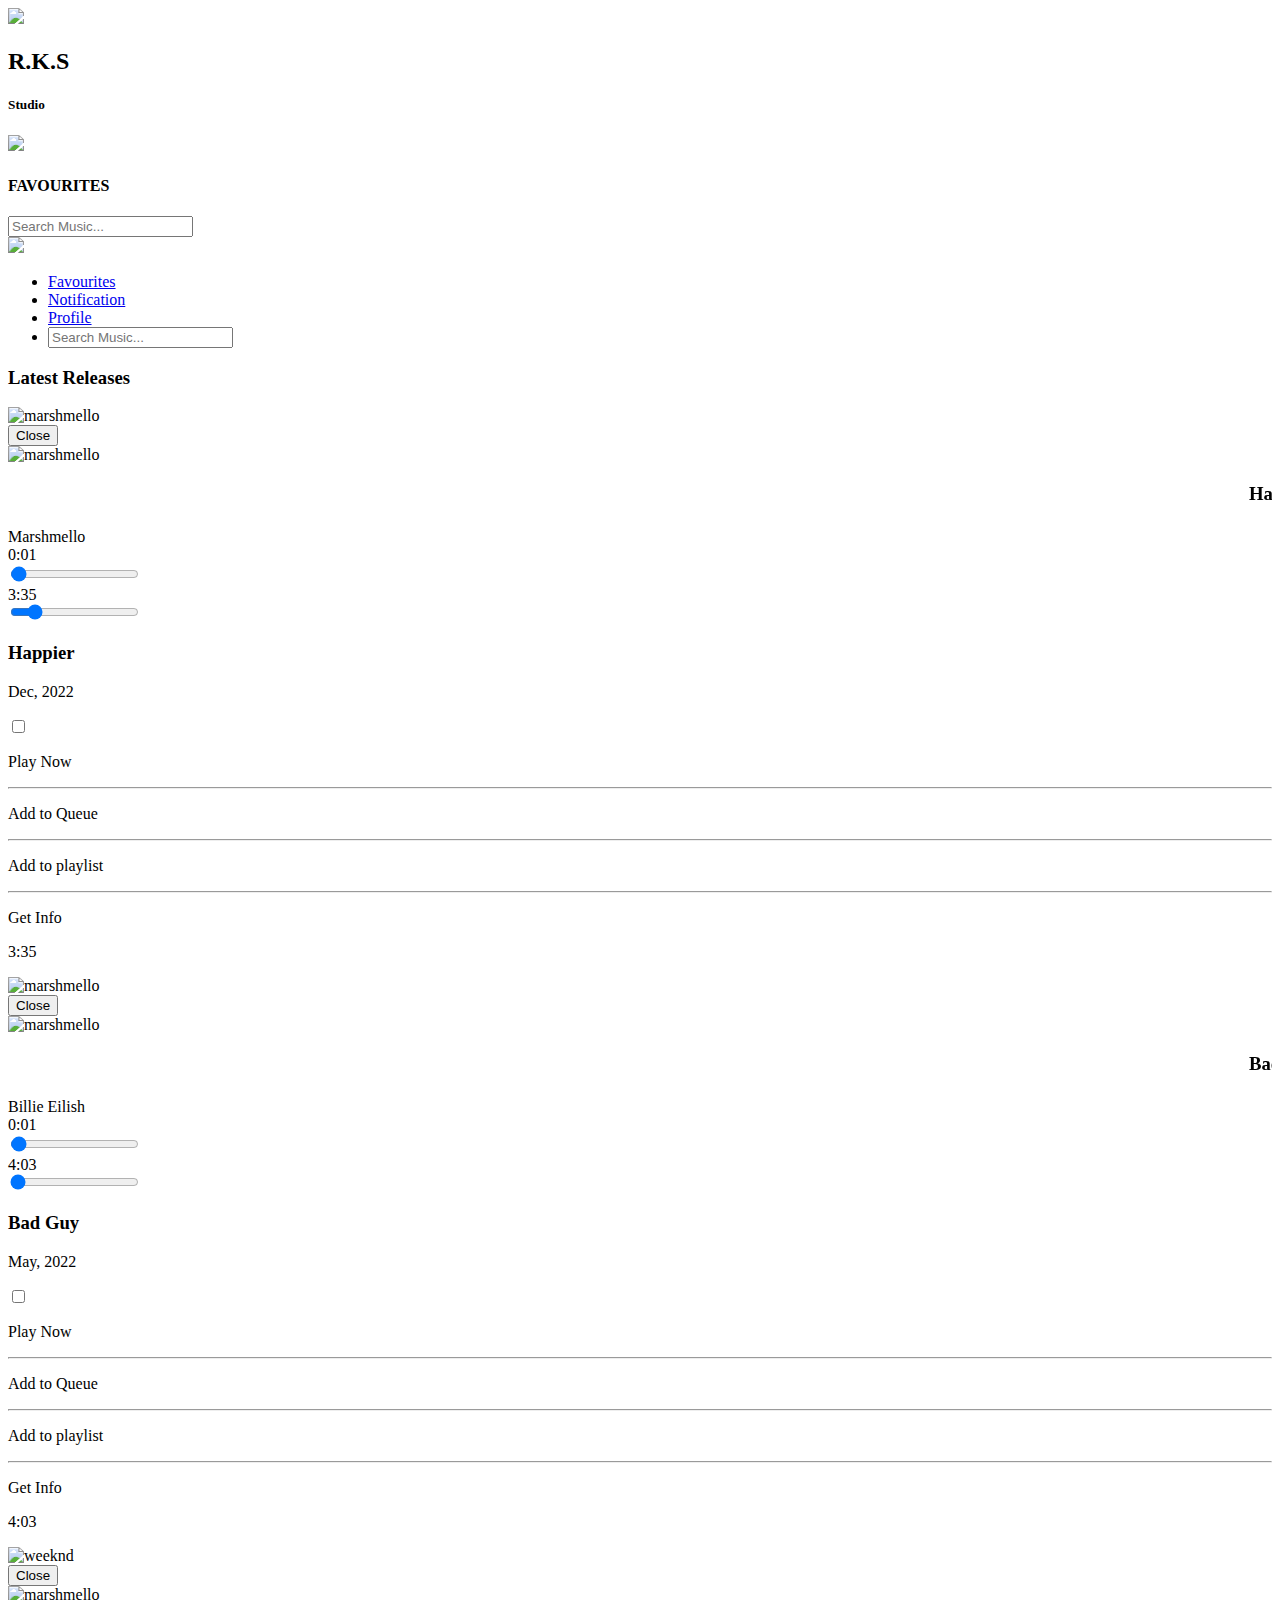
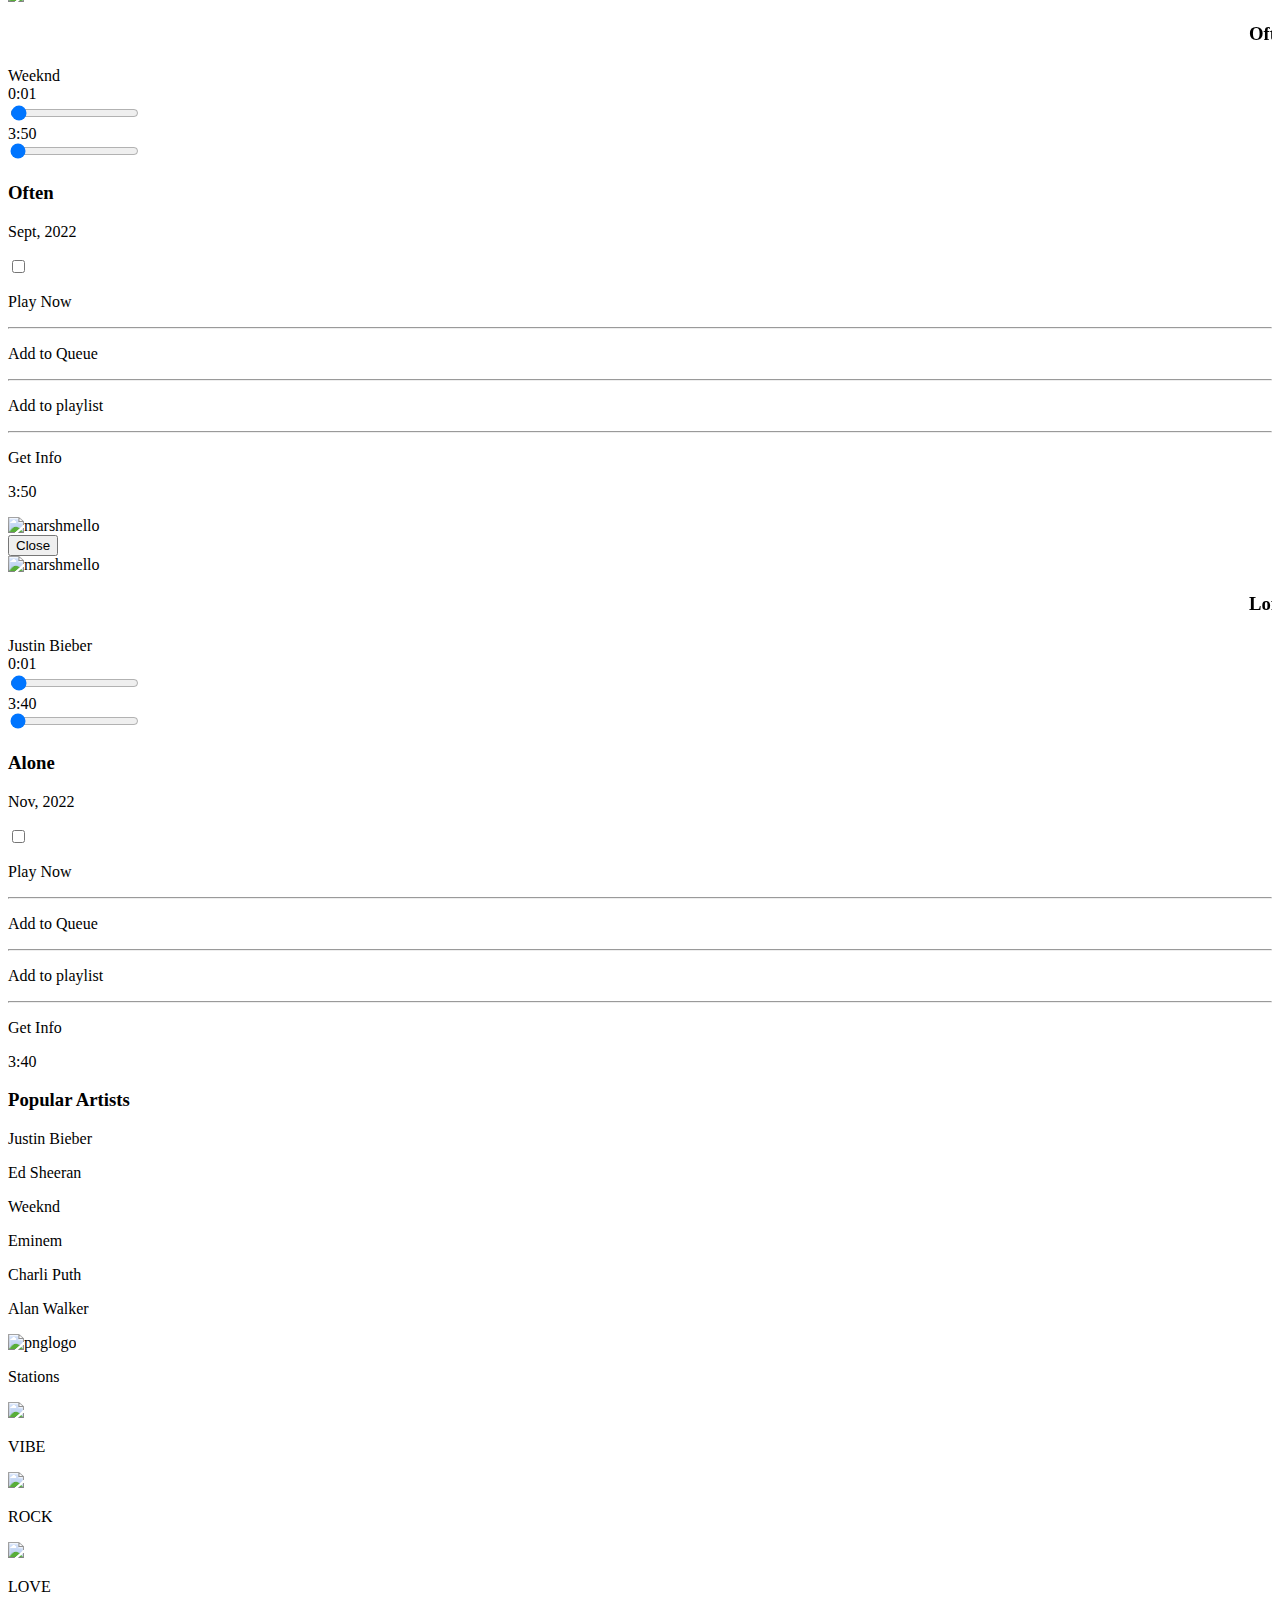
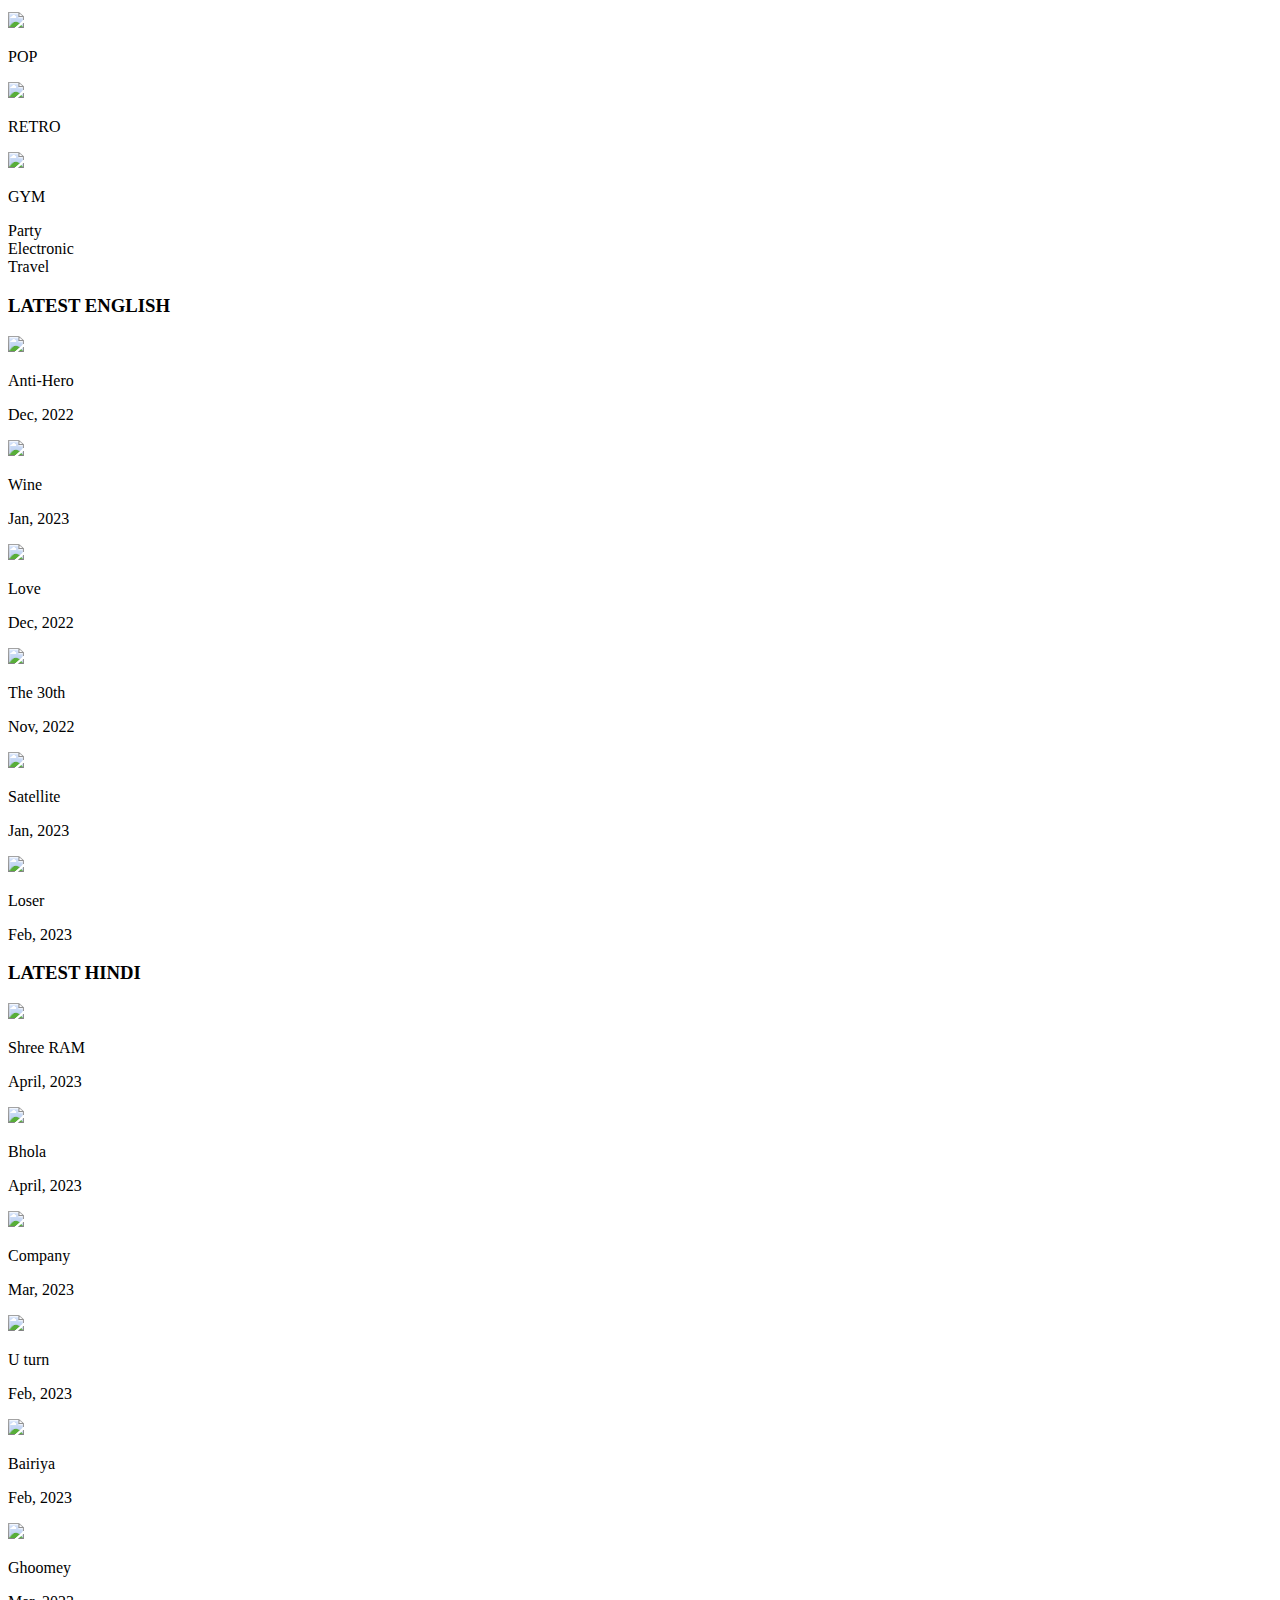
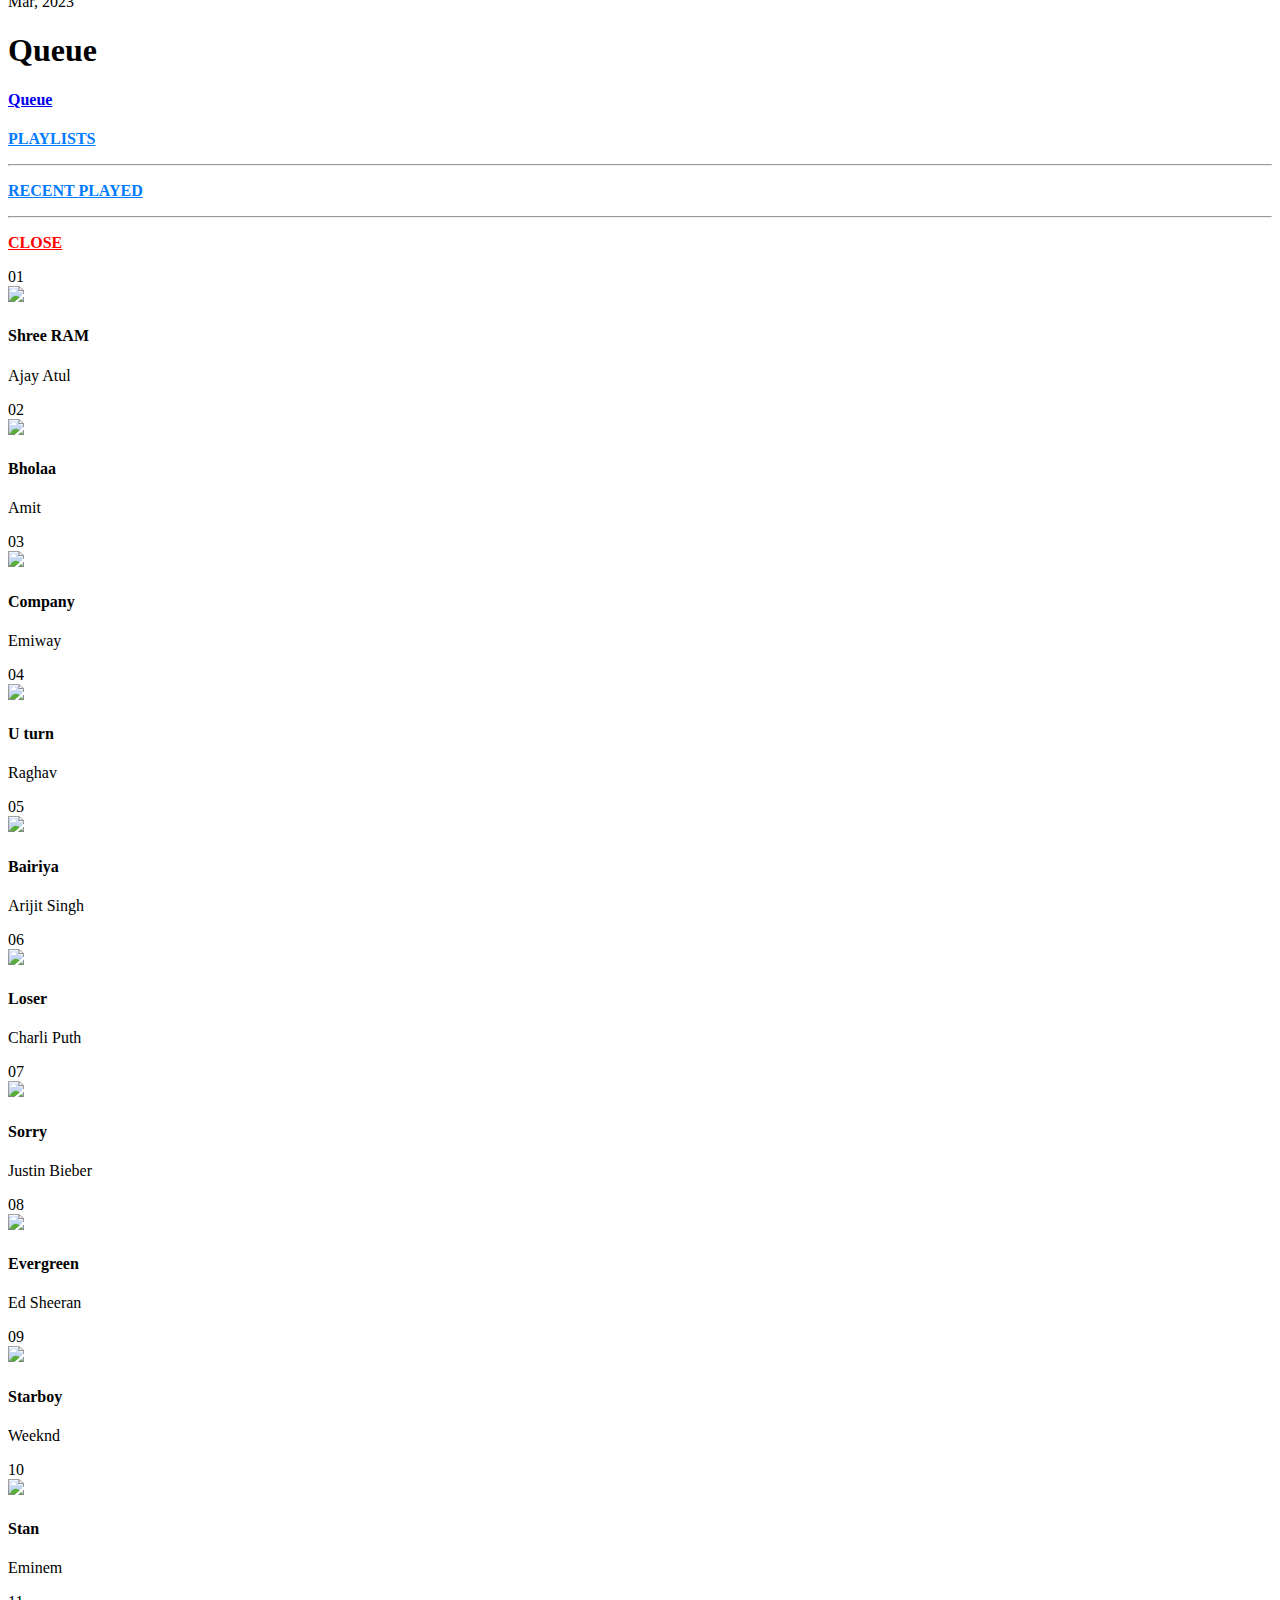
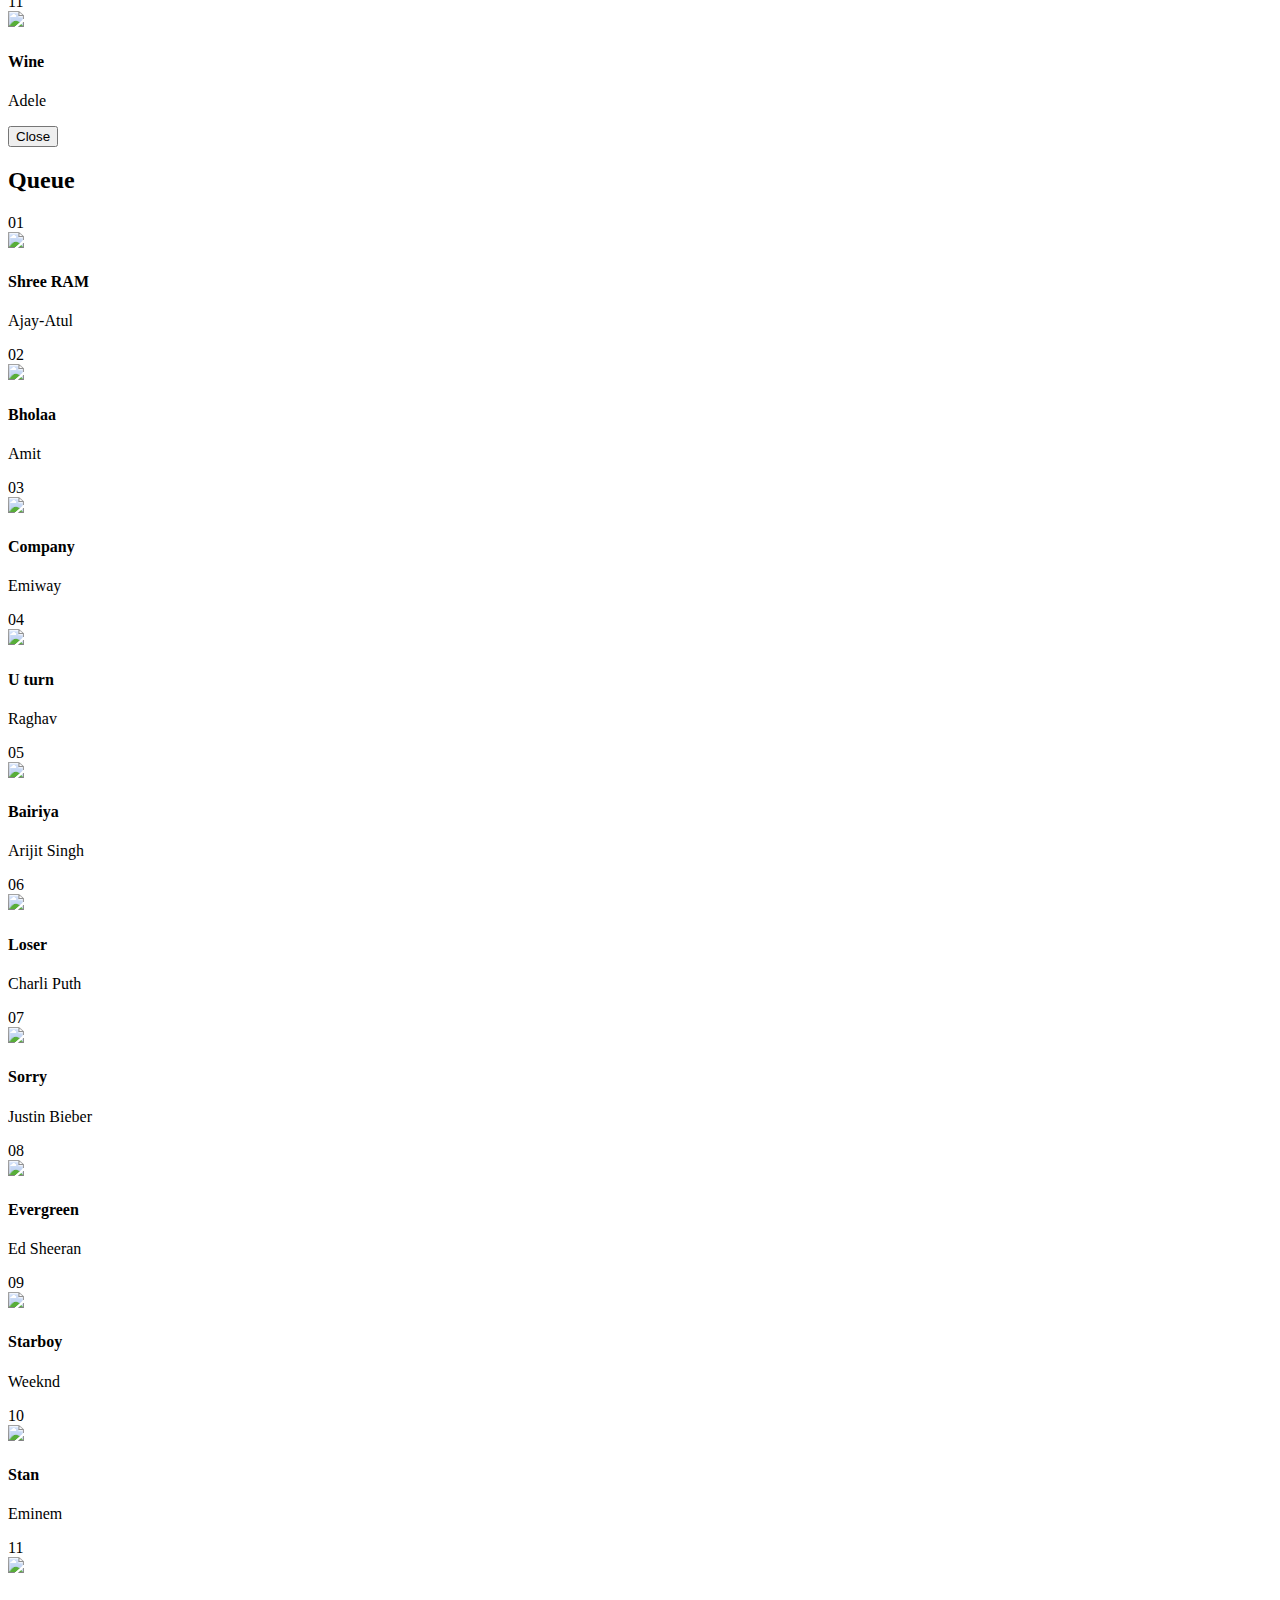
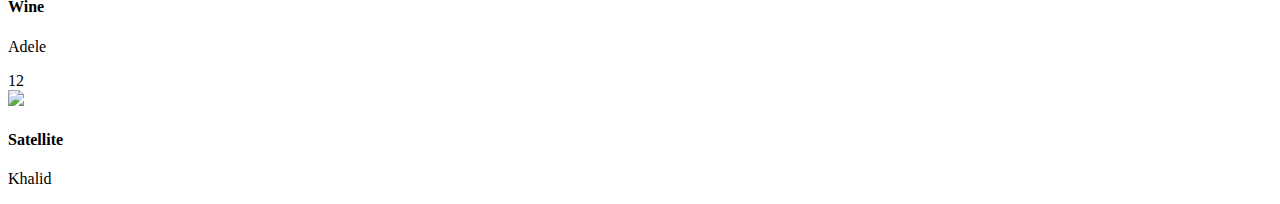
==== index.html @ 1d12b623 "Create index.html" ====
<!DOCTYPE html>
<html lang="en">
<head>
    <meta charset="UTF-8">
    <meta http-equiv="X-UA-Compatible" content="IE=edge">
    <meta name="viewport" content="width=device-width, initial-scale=1.0">
    <title>R.K.S Studio</title>
    <script src="https://kit.fontawesome.com/43fad9bb16.js" crossorigin="anonymous"></script>
    <link rel="stylesheet" href="assets/css/style.css">
    <link href="https://fonts.googleapis.com/css?family=Lora|Ubuntu: 300,400,700&display=swap" rel="stylesheet">
    <link rel="stylesheet" href="https://fonts.googleapis.com/css?family=Material+Icons" media="all">
    <a target="_blank" href="https://icons8.com/icon/Q6YxSYNunbwV/laptop-settings"></a>
</head>
<body>
    
    <!-- Navigation Section -->
    <nav class="navbar">

        <!-- Left Nav -->
        <div class="left-nav">

            <!-- Music Logo -->
            <div class="music-logo">
                <img src="assets/image/music.png">
            </div>
            <!-- Brand Name -->
            <div class="name">
                <h2>R.K.S</h2>
                <h5>Studio</h5>
            </div>

            <!-- FAVOURITES -->
            <div class="fav">
                <img src="https://img.icons8.com/external-smashingstocks-glyph-smashing-stocks/66/FFFFFF/external-reviews-digital-marketing-smashingstocks-glyph-smashing-stocks-2.png"/>
                <h4>FAVOURITES</h4>
            </div>
        </div>

        <!-- Right Nav -->
        <div class="right-nav">

            <!-- Search Box -->
            <div id="search-bar">
                <i id="search-icon" class="fas fa-search"></i>
                <input id="search-input" placeholder="Search Music...">
                <i id="mic-icon" class="fas fa-microphone"></i>
            </div>
    
            <!-- Notification -->
            <div class="notification-box">
                <div class="notification-bell">
                  <span class="bell-top"></span>
                  <span class="bell-middle"></span>
                  <span class="bell-bottom"></span>
                  <span class="bell-rad"></span>
                </div>
            </div>

            <!-- Profile -->
            <div class="profile-picture">
                <img src="assets/image/myphoto.jpeg">
            </div>
        </div>

        <!-- Responsive Dropdown Menu -->
        <div class = "dropdown-menu">

            <div class="bars">
                <i class="fas fa-bars"></i>
            </div>

            <div class ="dropdown-list nav-menu">
                <ul class = "no-list-style">
                    <li >
                        <a href="#"> Favourites </a>
                    </li>
                    <li>
                        <a href="#"> Notification</a>
                    </li>
                    <li>
                        <a href="#"> Profile</a>
                    </li>
                    <li>
                        <div id="search-bar">
                            <i id="search-icon" class="fas fa-search"></i>
                            <input id="search-input" placeholder="Search Music...">
                            <i id="mic-icon" class="fas fa-microphone"></i>
                        </div>
                    </li>
                </ul> 
            </div>
         </div>   
    </nav>
    <!-- Navigation Section End -->

    <!-- Main Section -->
    <main class="section">
        
        <!-- Left Section -->
        <div class="left-section">
            
            <!-- Carousel Components -->
            <div class="carousel ">
                <div class="image box img1"></div>
                <div class="image box img2"></div>
                <div class="image box img3"></div>
            </div>

            <div class="latest-releases">
                <header>
                    <h3 class="font">Latest Releases</h3>
                </header>

                <div class="latest-release-content">

                    <!-- First Card -->
                    <div class="card">
                        <img src="assets/image/marshmello.jpg" alt="marshmello">

                        <div class="play-button">
                            <a href="#play-bar1"><i class="fas fa-play"></i></a>
                        </div>

                        <div id="play-bar1">
                            <a href="#"><button>
                                Close
                              </button>
                            </a>

                            <div class="play-bar-content">

                                <div class="active-song-description">
                                    
                                    <div id="song-image">
                                        <img src="assets/image/marshmello.jpg" alt="marshmello">
                                    </div>
                                    
                                    <div class="song-desc">
                                        <div>
                                            <marquee behavior="scroll" direction="left" scrollamount="15" scrolldelay="500"><h3>Happier</h3></marquee>
                                        </div>
                                        <div>
                                            Marshmello
                                        </div>
                                    </div>
                                        
                                    <div class="heart-and-ban-icon">
                                        <span>
                                            <i class="far fa-heart"></i>
                                        </span>
                                    </div>
                                </div>
                                
                                <div class="player">
                                    <div class="controls">
                                        <div><i class="fas fa-random"></i></div>
                                        <div><i class="fas fa-step-backward"></i></div>
                                        <div><i class="fas fa-pause-circle"></i></div>
                                        <div><i class="fas fa-step-forward"></i></div>
                                        <div><i class="fas fa-redo"></i></div>
                                    </div>
                                    
                                    <div id="slider">
                                        
                                        <div class="time">
                                            0:01
                                        </div>
                                        <div class="slidecontainer">
                                            <input type="range" min="0" max="100" value="1" class="slider" id="myRange">
                                        </div>
                                        
                                        <div class="time">
                                            3:35
                                        </div>
                                    </div>
                                </div>
                                
                                <div class="extras">
                                    <div>
                                        <i class="fas fa-list-ul"></i>
                                    </div>
                                    <div>
                                        <i class="fas fa-laptop"></i>
                                    </div>
                                    <div>
                                        <i class="fas fa-volume-up"></i>
                                    </div>
                                    <div class="slidecontainer" style="max-width:5rem;">
                                        <input type="range" min="0" max="100" value="15" class="slider" id="myRange" style="margin-top:0px;">
                                    </div>
                                    <div>
                                        <i class="fas fa-expand-alt"></i>
                                    </div>
                                </div>

                            </div>
                        </div>

                        <div class="song-disciption">
                            <h3>Happier</h3>
                            <p>Dec, 2022</p>
                        </div>

                        <div class="options">
                            <label for="latest-release-checkbox"><i class="fas fa-ellipsis-h"></i></label>
                            <input type="checkbox" id="latest-release-checkbox">
                            <div class="latest-release-dropdown">
                                <div class="drop-item">
                                    <p><i class="fas fa-play-circle"></i>Play
                                        Now</a></p>
                                </div>
                                <hr>
                                <div class="drop-item">
                                    <p><i class="fas fa-list-ul"></i> Add to Queue</p>
                                </div>
                                <hr>
                                <div class="drop-item">
                                    <p><i class="fas fa-music"></i> Add to playlist</p>
                                </div>
                                <hr>
                                <div class="drop-item">
                                    <p><i class="fas fa-info-circle"></i> Get Info</p>
                                </div>
                            </div>

                            <!-- Duration -->
                            <p class="time">
                                3:35
                            </p>
                        </div>
                    </div>

                    <!-- Second Card -->
                    <div class="card">
                        <img src="assets/image/billie.jpg" alt="marshmello">

                        <div class="play-button">
                            <a href="#play-bar2"><i class="fas fa-play"></i></a>
                        </div>

                        <div id="play-bar2">
                            <a href="#"><button>
                                Close
                              </button>
                            </a>

                            <div class="play-bar-content">

                                <div class="active-song-description">
                                    
                                    <div id="song-image">
                                        <img src="assets/image/billie.jpg" alt="marshmello">
                                    </div>
                                    
                                    <div class="song-desc">
                                        <div>
                                            <marquee behavior="scroll" direction="left" scrollamount="15" scrolldelay="500"><h3>Bad Guy</h3></marquee>
                                        </div>
                                        <div>
                                            Billie Eilish
                                        </div>
                                    </div>
                                        
                                    <div class="heart-and-ban-icon">
                                        <span>
                                            <i class="far fa-heart"></i>
                                        </span>
                                    </div>
                                </div>
                                
                                <div class="player">
                                    <div class="controls">
                                        <div><i class="fas fa-random"></i></div>
                                        <div><i class="fas fa-step-backward"></i></div>
                                        <div><i class="fas fa-pause-circle"></i></div>
                                        <div><i class="fas fa-step-forward"></i></div>
                                        <div><i class="fas fa-redo"></i></div>
                                    </div>
                                    
                                    <div id="slider">
                                        
                                        <div class="time">
                                            0:01
                                        </div>
                                        <div class="slidecontainer">
                                            <input type="range" min="0" max="100" value="1" class="slider" id="myRange">
                                        </div>
                                        
                                        <div class="time">
                                            4:03
                                        </div>
                                    </div>
                                </div>
                                
                                <div class="extras">
                                    <div>
                                        <i class="fas fa-list-ul"></i>
                                    </div>
                                    <div>
                                        <i class="fas fa-laptop"></i>
                                    </div>
                                    <div>
                                        <i class="fas fa-volume-up"></i>
                                    </div>
                                    <div class="slidecontainer" style="max-width: 5rem;">
                                        <input type="range" min="0" max="100" value="0" class="slider" id="myRange" style="margin-top:0px;">
                                    </div>
                                    <div>
                                        <i class="fas fa-expand-alt"></i>
                                    </div>
                                </div>

                            </div>

                        </div>

                        <div class="song-disciption">
                            <h3>Bad Guy</h3>
                            <p>May, 2022</p>
                        </div>

                        <div class="options">
                            <label for="latest-release-checkbox2"><i class="fas fa-ellipsis-h"></i></label>
                            <input type="checkbox" id="latest-release-checkbox2">
                            <div class="latest-release-dropdown">
                                <div class="drop-item">
                                    <p><i class="fas fa-play-circle"></i>Play
                                        Now</a></p>
                                </div>
                                <hr>
                                <div class="drop-item">
                                    <p><i class="fas fa-list-ul"></i> Add to Queue</p>
                                </div>
                                <hr>
                                <div class="drop-item">
                                    <p><i class="fas fa-music"></i> Add to playlist</p>
                                </div>
                                <hr>
                                <div class="drop-item">
                                    <p><i class="fas fa-info-circle"></i> Get Info</p>
                                </div>
                            </div>

                            <!-- Duration -->
                            <p class="time">
                                4:03
                            </p>
                        </div>
                    </div>

                    <!-- Third Card -->
                    <div class="card">
                        <img src="assets/image/weeknd.jpg" alt="weeknd">

                        <div class="play-button">
                            <a href="#play-bar3"><i class="fas fa-play"></i></a>
                        </div>

                        <div id="play-bar3">
                            <a href="#"><button>
                                Close
                              </button>
                            </a>

                            <div class="play-bar-content">

                                <div class="active-song-description">
                                    
                                    <div id="song-image">
                                        <img src="assets/image/weeknd.jpg" alt="marshmello">
                                    </div>
                                    
                                    <div class="song-desc">
                                        <div>
                                            <div>
                                                <marquee behavior="scroll" direction="left" scrollamount="15" scrolldelay="500"><h3>Often</h3></marquee>
                                            </div>
                                        </div>
                                        <div>
                                            Weeknd
                                        </div>
                                    </div>
                                       
                                    <div class="heart-and-ban-icon">
                                        <span>
                                            <i class="far fa-heart"></i>
                                        </span>
                                    </div>
                                </div>
                                
                                <div class="player">
                                    <div class="controls">
                                        <div><i class="fas fa-random"></i></div>
                                        <div><i class="fas fa-step-backward"></i></div>
                                        <div><i class="fas fa-pause-circle"></i></div>
                                        <div><i class="fas fa-step-forward"></i></div>
                                        <div><i class="fas fa-redo"></i></div>
                                    </div>
                                    
                                    <div id="slider">
                                        
                                        <div class="time">
                                            0:01
                                        </div>
                                        <div class="slidecontainer">
                                            <input type="range" min="0" max="100" value="1" class="slider" id="myRange">
                                        </div>
                                        
                                        <div class="time">
                                            3:50
                                        </div>
                                    </div>
                                </div>
                                
                                <div class="extras">
                                    <div>
                                        <i class="fas fa-list-ul"></i>
                                    </div>
                                    <div>
                                        <i class="fas fa-laptop"></i>
                                    </div>
                                    <div>
                                        <i class="fas fa-volume-up"></i>
                                    </div>
                                    <div class="slidecontainer" style="max-width:5rem;">
                                        <input type="range" min="0" max="100" value="0" class="slider vol" id="myRange" style="margin-top:0px;">
                                    </div>
                                    <div>
                                        <i class="fas fa-expand-alt"></i>
                                    </div>
                                </div>

                            </div>
                                
                        </div>

                        <div class="song-disciption">
                            <h3>Often</h3>
                            <p>Sept, 2022</p>
                        </div>

                        <div class="options">
                            <label for="latest-release-checkbox3"><i class="fas fa-ellipsis-h"></i></label>
                            <input type="checkbox" id="latest-release-checkbox3">
                            <div class="latest-release-dropdown">
                                <div class="drop-item">
                                    <p><i class="fas fa-play-circle"></i>Play
                                        Now</a></p>
                                </div>
                                <hr>
                                <div class="drop-item">
                                    <p><i class="fas fa-list-ul"></i> Add to Queue</p>
                                </div>
                                <hr>
                                <div class="drop-item">
                                    <p><i class="fas fa-music"></i> Add to playlist</p>
                                </div>
                                <hr>
                                <div class="drop-item">
                                    <p><i class="fas fa-info-circle"></i> Get Info</p>
                                </div>
                            </div>

                            <!-- Duration -->
                            <p class="time">
                                3:50
                            </p>
                        </div>
                    </div>

                    <!-- Fourth Card -->
                    <div class="card">
                        <img src="assets/image/love.png" alt="marshmello">

                        <div class="play-button">
                            <a href="#play-bar4"><i class="fas fa-play"></i></a>
                        </div>

                        <div id="play-bar4">
                            <a href="#"><button>
                                Close
                              </button>
                            </a>

                            <div class="play-bar-content">

                                <div class="active-song-description">
                                    
                                    <div id="song-image">
                                        <img src="assets/image/love.png" alt="marshmello">
                                    </div>
                                    
                                    <div class="song-desc">
                                        <div>
                                            <div>
                                                <marquee behavior="scroll" direction="left" scrollamount="15" scrolldelay="500"><h3>Lonely</h3></marquee>
                                            </div>
                                        </div>
                                        <div>
                                            Justin Bieber
                                        </div>
                                    </div>
                                        
                                    <div class="heart-and-ban-icon">
                                        <span>
                                            <i class="far fa-heart"></i>
                                        </span>
                                    </div>
                                </div>
                               
                                <div class="player">
                                    <div class="controls">
                                        <div><i class="fas fa-random"></i></div>
                                        <div><i class="fas fa-step-backward"></i></div>
                                        <div><i class="fas fa-pause-circle"></i></div>
                                        <div><i class="fas fa-step-forward"></i></div>
                                        <div><i class="fas fa-redo"></i></div>
                                    </div>
                                    

                                    <div id="slider">
                                        
                                        <div class="time">
                                            0:01
                                        </div>
                                        <div class="slidecontainer">
                                            <input type="range" min="0" max="100" value="1" class="slider" id="myRange">
                                        </div>
                                        <!-- total time -->
                                        <div class="time">
                                            3:40
                                        </div>
                                    </div>
                                </div>
                                
                                <div class="extras">
                                    <div>
                                        <i class="fas fa-list-ul"></i>
                                    </div>
                                    <div>
                                        <i class="fas fa-laptop"></i>
                                    </div>
                                    <div>
                                        <i class="fas fa-volume-up"></i>
                                    </div>
                                    <div class="slidecontainer" style="max-width: 5rem;">
                                        <input type="range" min="0" max="100" value="0" class="slider" id="myRange" style="margin-top:0px;">
                                    </div>
                                    <div>
                                        <i class="fas fa-expand-alt"></i>
                                    </div>
                                </div>

                            </div>

                        </div>

                        <div class="song-disciption">
                            <h3>Alone</h3>
                            <p>Nov, 2022</p>
                        </div>

                        <div class="options">
                            <label for="latest-release-checkbox4"><i class="fas fa-ellipsis-h"></i></label>
                            <input type="checkbox" id="latest-release-checkbox4">
                            <div class="latest-release-dropdown">
                                <div class="drop-item">
                                    <p><i class="fas fa-play-circle"></i>Play
                                        Now</a></p>
                                </div>
                                <hr>
                                <div class="drop-item">
                                    <p><i class="fas fa-list-ul"></i> Add to Queue</p>
                                </div>
                                <hr>
                                <div class="drop-item">
                                    <p><i class="fas fa-music"></i> Add to playlist</p>
                                </div>
                                <hr>
                                <div class="drop-item">
                                    <p><i class="fas fa-info-circle"></i> Get Info</p>
                                </div>
                            </div>

                            <!-- Duration -->
                            <p class="time">
                                3:40
                            </p>
                        </div>
                    </div>
                </div>
            </div>


            <!-- Popular Artist -->
            <section class="popular-artists">
    
                <header><h3 class="font">Popular Artists</h3></header>
                
                <div class="artist-showcase">

                    <!-- Artist 1 -->
                    <div class="artist">
                        <div class="image2">
                            <a href="SinglePlaylistScreen.html" title="SinglePlaylistScreen">
                                <div class="play">
                                    <i class="fas fa-play"></i>
                                </div>
                            </a>
                        </div>
                        <p class="name font">Justin Bieber</p>
                    </div>

                    <!-- Artist 2 -->
                    <div class="artist">
                        <div class="image2">
                            <a href="SinglePlaylistScreen.html" title="SinglePlaylistScreen">
                                <div class="play">
                                    <i class="fas fa-play"></i>
                                </div>
                            </a>
                        </div>
                        <p class="name font">Ed Sheeran </p>
                    </div>

                    <!-- Artist 3 -->
                    <div class="artist">
                        <div class="image2">
                            <a href="SinglePlaylistScreen.html" title="SinglePlaylistScreen">
                                <div class="play">
                                    <i class="fas fa-play"></i>
                                </div>
                            </a>
                        </div>
                        <p class="name font">Weeknd</p>
                    </div>

                    <!-- Artist 4 -->
                    <div class="artist">
                        <div class="image2">
                            <a href="SinglePlaylistScreen.html" title="SinglePlaylistScreen">
                                <div class="play">
                                    <i class="fas fa-play"></i>
                                </div>
                            </a>
                        </div>
                        <p class="name font">Eminem</p>
                    </div>

                    <!-- Artist 5 -->
                    <div class="artist">
                        <div class="image2">
                            <a href="SinglePlaylistScreen.html" title="SinglePlaylistScreen">
                                <div class="play">
                                    <i class="fas fa-play"></i>
                                </div>
                            </a>
                        </div>
                        <p class="name font">Charli Puth</p>
                    </div>

                    <!-- Artist 6 -->
                    <div class="artist">
                        <div class="image2">
                            <a href="SinglePlaylistScreen.html" title="SinglePlaylistScreen">
                                <div class="play">
                                    <i class="fas fa-play"></i>
                                </div>
                            </a>
                        </div>
                        <p class="name font">Alan Walker</p>
                    </div>
                </div>
            </section>
            <!-- ------------------------ -->


            <!-- Music Station -->

            <div class="music-themes">

                <div class="stations">
                    <div id="div1">
                        <img src="assets/image/png3.png" alt="pnglogo">
                        <div id="div2">
                            <i class="fa-solid fa-circle-play"></i>
                            <div><p class="station-name">Stations</p></div>
                        </div>
                    </div>
                </div>

                <div class="theme-main">
                    <div class="theme-content">
                        <img src="assets/image/vibe.jpg">
                        <p>VIBE</p>
                    </div>
                    <div class="theme-content">
                        <img src="assets/image/rock.jpeg">
                        <p>ROCK</p>
                    </div>
                    <div class="theme-content">
                        <img src="assets/image/love2.jpg">
                        <p>LOVE</p>
                    </div>
                    <div class="theme-content">
                        <img src="assets/image/pop.jpg">
                        <p>POP</p>
                    </div>
                    <div class="theme-content">
                        <img src="assets/image/retro.jpg">
                        <p>RETRO</p>
                    </div>
                    <div class="theme-content">
                        <img src="assets/image/gym.jpg">
                        <p>GYM</p>
                    </div>
                </div>

            </div>


            <!-- Music Mood -->

            <div class="music-themes-2">
            
                <div class="outer-div">
                    <div class="inner-div">
                        <span class="linear-wipe">Party</span>
                    </div>
                </div>
                <div class="outer-div">
                    <div class="inner-div">
                        <span class="linear-wipe">Electronic</span>
                    </div>
                </div>
                <div class="outer-div">
                    <div class="inner-div">
                        <span class="linear-wipe">Travel</span>
                    </div>
                </div>
            </div>


            <!-- Latest English -->

            <div class="language english">
                <h3 class="language-heading">
                    LATEST ENGLISH
                </h3>

                <div class="language-content">
                    <div>
                        <img src="assets/image/latest1.jpeg">
                        <p>Anti-Hero</p>
                        <p>Dec, 2022</p>
                    </div>
                    <div>
                        <img src="assets/image/latest2.jpeg">
                        <p>Wine</p>
                        <p>Jan, 2023</p>
                    </div>
                    <div>
                        <img src="assets/image/latest3.jpg">
                        <p>Love</p>
                        <p>Dec, 2022</p>
                    </div>
                    <div>
                        <img src="assets/image/latest4.jpg">
                        <p>The 30th</p>
                        <p>Nov, 2022</p>
                    </div>
                    <div>
                        <img src="assets/image/latest5.jpeg">
                        <p>Satellite</p>
                        <p>Jan, 2023</p>
                    </div>
                    <div>
                        <img src="assets/image/latest6.jpeg">
                        <p>Loser</p>
                        <p>Feb, 2023</p>
                    </div>
                </div>
            </div>

            <!-- Latest Hindi -->

            <div class="language hindi">
                <h3 class="language-heading">
                    LATEST HINDI
                </h3>

                <div class="language-content">

                    <div>
                        <img src="assets/image/hindi1.jpg">
                        <p>Shree RAM</p>
                        <p>April, 2023</p>
                    </div>
                    <div>
                        <img src="assets/image/hindi2.jpg">
                        <p>Bhola</p>
                        <p>April, 2023</p>
                    </div>
                    <div>
                        <img src="assets/image/hindi3.jpeg">
                        <p>Company</p>
                        <p>Mar, 2023</p>
                    </div>
                    <div>
                        <img src="assets/image/hindi4.jpg">
                        <p>U turn</p>
                        <p>Feb, 2023</p>
                    </div>
                    <div>
                        <img src="assets/image/hindi5.jpg">
                        <p>Bairiya</p>
                        <p>Feb, 2023</p>
                    </div>
                    <div>
                        <img src="assets/image/hindi6.jpg">
                        <p>Ghoomey</p>
                        <p>Mar, 2023</p>
                    </div>
                </div>
            </div>

        </div>
        <!-- --------Left Section End---------- -->



        <!-- Right Section -->


        <aside class="aside-section">
           
            <!-- Queue Bar -->
            <div class="heading">
                <div>
                    <h1>Queue</h1>
                </div>

                <div class="queue-main">
                    <h4>
                        <a href="#queue-option-box">Queue <i class="fas fa-chevron-down"></i></a>
                    </h4>

                    <div class="queue-options" id="queue-option-box">
                        <p><a href="SinglePlaylistScreen.html" style="color:#007bff; font-weight:bolder;">PLAYLISTS</a></p>
                        <hr>
                        <p><a href="SinglePlaylistScreen.html" style="color:#007bff; font-weight:bolder;">RECENT PLAYED</a></p>
                        <hr>
                        <p><a href="#" style="color:red; font-weight:bolder;">CLOSE</a></p>
                    </div>
                </div> 
            </div>

            <!-- Queue Content -->

            <div class="playlist-content">

                <!-- item1 -->
                <div class=playlist-item>
                    <div class="left-content">
                        <!-- index -->
                        <div style="margin-right:4px;">
                            01
                        </div>
                        <div>
                            
                            <img src="assets/image/hindi1.jpg">
                     
                        </div>
                        
                        <div>
                            <h4>
                                Shree RAM
                            </h4>
                            <p>
                                Ajay Atul
                            </p>
                        </div>
                    </div>
                    <!-- like button -->
                    <div class="right-content">
                        <i class="far fa-heart"></i>
                    </div>
                </div>


                <!-- item2 -->
                <div class=playlist-item>
                    <div class="left-content">
                        <div style="margin-right:4px;">
                            02
                        </div>
                        <div>
                            <img src="assets/image/hindi2.jpg">
                        </div>

                        <div>
                            <h4>
                                Bholaa
                            </h4>
                            <p>
                                Amit
                            </p>
                        </div>
                    </div>
                    <div class="right-content">
                        <i class="far fa-heart"></i>
                    </div>
                </div>
                


                <!-- item3 -->
                <div class=playlist-item>
                    <div class="left-content">
                        <div style="margin-right:4px;">
                            03
                        </div>
                        <div>
                            <img src="assets/image/hindi3.jpeg">
                        </div>
                        <div>
                            <h4>
                                Company
                            </h4>
                            <p>
                                Emiway
                            </p>
                        </div>
                    </div>
                    <div class="right-content">
                        <i class="far fa-heart"></i>
                    </div>
                </div>
                



                <!-- item4 -->
                <div class=playlist-item>
                    <div class="left-content">
                        <div style="margin-right:4px;">
                            04
                        </div>
                        <div>
                            <img src="assets/image/hindi4.jpg">
                        </div>
                        <div>
                            <h4>
                                U turn
                            </h4>
                            <p>
                                Raghav
                            </p>
                        </div>
                    </div>
                    <div class="right-content">
                        <i class="far fa-heart"></i>
                    </div>
                </div>
                


                <!-- item5 -->
                <div class=playlist-item>
                    <div class="left-content">
                        <div style="margin-right:4px;">
                            05
                        </div>
                        <div>
                            <img src="assets/image/hindi5.jpg">
                        </div>
                        <div>
                            <h4>
                                Bairiya
                            </h4>
                            <p>
                                Arijit Singh
                            </p>
                        </div>
                    </div>
                    <div class="right-content">
                        <i class="far fa-heart"></i>
                    </div>
                </div>
                


                <!-- item6 -->
                <div class=playlist-item>
                    <div class="left-content">
                        <div style="margin-right:4px;">
                            06
                        </div>
                        <div>
                            <img src="assets/image/latest6.jpeg">
                        </div>
                        <div>
                            <h4>
                                Loser
                            </h4>
                            <p>
                                Charli Puth
                            </p>
                        </div>
                    </div>
                    <div class="right-content">
                        <i class="far fa-heart"></i>
                    </div>
                </div>
                


                <!-- item7 -->
                <div class=playlist-item>
                    <div class="left-content">
                        <div style="margin-right:4px;">
                            07
                        </div>
                        <div>
                            <img src="assets/image/love.png">
                        </div>
                        <div>
                            <h4>
                                Sorry
                            </h4>
                            <p>
                                Justin Bieber
                            </p>
                        </div>
                    </div>
                    <div class="right-content">
                        <i class="far fa-heart"></i>
                    </div>
                </div>

                <!-- item8 -->
                <div class=playlist-item>
                    <div class="left-content">
                        <div style="margin-right:4px;">
                            08
                        </div>
                        <div>
                            <img src="assets/image/popular-artist2.jpg">
                        </div>
                        <div>
                            <h4>
                                Evergreen
                            </h4>
                            <p>
                               Ed Sheeran
                            </p>
                        </div>
                    </div>
                    <div class="right-content">
                        <i class="far fa-heart"></i>
                    </div>
                </div>
                


                <!-- item9 -->
                <div class=playlist-item>
                    <div class="left-content">
                        <div style="margin-right:4px;">
                            09
                        </div>
                        <div>
                            <img src="assets/image/popular-artist3.jpeg">
                        </div>
                        <div>
                            <h4>
                                Starboy 
                            </h4>
                            <p>
                                Weeknd
                            </p>
                        </div>
                    </div>
                    <div class="right-content">
                        <i class="far fa-heart"></i>
                    </div>
                </div>
                



                <!-- item10 -->
                <div class=playlist-item>
                    <div class="left-content">
                        <div style="margin-right:4px;">
                            10
                        </div>
                        <div>
                            <img src="assets/image/popular-artist4.jpg">
                        </div>
                        <div>
                            <h4>
                                Stan
                            </h4>
                            <p>
                                Eminem
                            </p>
                        </div>
                    </div>
                    <div class="right-content">
                        <i class="far fa-heart"></i>
                    </div>
                </div>
                
                <!-- item11 -->
                <div class=playlist-item>
                    <div class="left-content">
                        <div style="margin-right:4px;">
                            11
                        </div>
                        <div>
                            <img src="assets/image/latest2.jpeg">
                        </div>
                        <div>
                            <h4>
                                Wine
                            </h4>
                            <p>
                                Adele
                            </p>
                        </div>
                    </div>
                    <div class="right-content">
                        <i class="far fa-heart"></i>
                    </div>
                </div>
                

                <!-- item12
                <div class=playlist-item>
                    <div class="left-content">
                        <div>
                            12
                        </div>
                        <div>
                            <img src="assets/image/latest5.jpeg">
                        </div>
                        <div>
                            <h4>
                                Satellite
                            </h4>
                            <p>
                                Khalid
                            </p>
                        </div>
                    </div>
                    <div class="right-content">
                        <i class="far fa-heart"></i>
                    </div>
                </div> -->
            </div>
        </aside>

        <!-- Queue Menu  -->
        <div class="play-button2">
            <a href="#play-bar5"><i class="fa-solid fa-rectangle-list" style="border:none;"></i></a>
        </div>

        <div id="play-bar5">
            <a href="#"><button>
                Close
              </button>
            </a>

            <h2 class="queue-list">Queue</h2>

            <div class="playlist-content mt">
                <!-- item1 -->
                <div class=playlist-item>
                    <div class="left-content">
                        <!-- index -->
                        <div style="margin-right:4px;">
                            01
                        </div>
                        <div>
                            
                            <img src="assets/image/hindi1.jpg">
                     
                        </div>
                        
                        <div>
                            <h4>
                                Shree RAM
                            </h4>
                            <p>
                                Ajay-Atul
                            </p>
                        </div>
                    </div>
                    <!-- like button -->
                    <div class="right-content">
                        <i class="far fa-heart"></i>
                    </div>
                </div>


                <!-- item2 -->
                <div class=playlist-item>
                    <div class="left-content">
                        <div style="margin-right:4px;">
                            02
                        </div>
                        <div>
                            <img src="assets/image/hindi2.jpg">
                        </div>

                        <div>
                            <h4>
                                Bholaa
                            </h4>
                            <p>
                                Amit
                            </p>
                        </div>
                    </div>
                    <div class="right-content">
                        <i class="far fa-heart"></i>
                    </div>
                </div>
                


                <!-- item3 -->
                <div class=playlist-item>
                    <div class="left-content">
                        <div style="margin-right:4px;">
                            03
                        </div>
                        <div>
                            <img src="assets/image/hindi3.jpeg">
                        </div>
                        <div>
                            <h4>
                                Company
                            </h4>
                            <p>
                                Emiway
                            </p>
                        </div>
                    </div>
                    <div class="right-content">
                        <i class="far fa-heart"></i>
                    </div>
                </div>
                



                <!-- item4 -->
                <div class=playlist-item>
                    <div class="left-content">
                        <div style="margin-right:4px;">
                            04
                        </div>
                        <div>
                            <img src="assets/image/hindi4.jpg">
                        </div>
                        <div>
                            <h4>
                                U turn
                            </h4>
                            <p>
                                Raghav
                            </p>
                        </div>
                    </div>
                    <div class="right-content">
                        <i class="far fa-heart"></i>
                    </div>
                </div>
                


                <!-- item5 -->
                <div class=playlist-item>
                    <div class="left-content">
                        <div style="margin-right:4px;">
                            05
                        </div>
                        <div>
                            <img src="assets/image/hindi5.jpg">
                        </div>
                        <div>
                            <h4>
                                Bairiya
                            </h4>
                            <p>
                                Arijit Singh
                            </p>
                        </div>
                    </div>
                    <div class="right-content">
                        <i class="far fa-heart"></i>
                    </div>
                </div>
                


                <!-- item6 -->
                <div class=playlist-item>
                    <div class="left-content">
                        <div style="margin-right:4px;">
                            06
                        </div>
                        <div>
                            <img src="assets/image/latest6.jpeg">
                        </div>
                        <div>
                            <h4>
                                Loser
                            </h4>
                            <p>
                                Charli Puth
                            </p>
                        </div>
                    </div>
                    <div class="right-content">
                        <i class="far fa-heart"></i>
                    </div>
                </div>
                


                <!-- item7 -->
                <div class=playlist-item>
                    <div class="left-content">
                        <div style="margin-right:4px;">
                            07
                        </div>
                        <div>
                            <img src="assets/image/love.png">
                        </div>
                        <div>
                            <h4>
                                Sorry
                            </h4>
                            <p>
                                Justin Bieber
                            </p>
                        </div>
                    </div>
                    <div class="right-content">
                        <i class="far fa-heart"></i>
                    </div>
                </div>

                <!-- item8 -->
                <div class=playlist-item>
                    <div class="left-content">
                        <div style="margin-right:4px;">
                            08
                        </div>
                        <div>
                            <img src="assets/image/popular-artist2.jpg">
                        </div>
                        <div>
                            <h4>
                                Evergreen
                            </h4>
                            <p>
                               Ed Sheeran
                            </p>
                        </div>
                    </div>
                    <div class="right-content">
                        <i class="far fa-heart"></i>
                    </div>
                </div>
                


                <!-- item9 -->
                <div class=playlist-item>
                    <div class="left-content">
                        <div style="margin-right:4px;">
                            09
                        </div>
                        <div>
                            <img src="assets/image/popular-artist3.jpeg">
                        </div>
                        <div>
                            <h4>
                                Starboy 
                            </h4>
                            <p>
                                Weeknd
                            </p>
                        </div>
                    </div>
                    <div class="right-content">
                        <i class="far fa-heart"></i>
                    </div>
                </div>
                



                <!-- item10 -->
                <div class=playlist-item>
                    <div class="left-content">
                        <div style="margin-right:4px;">
                            10
                        </div>
                        <div>
                            <img src="assets/image/popular-artist4.jpg">
                        </div>
                        <div>
                            <h4>
                                Stan
                            </h4>
                            <p>
                                Eminem
                            </p>
                        </div>
                    </div>
                    <div class="right-content">
                        <i class="far fa-heart"></i>
                    </div>
                </div>
                
                <!-- item11 -->
                <div class=playlist-item>
                    <div class="left-content">
                        <div style="margin-right:4px;">
                            11
                        </div>
                        <div>
                            <img src="assets/image/latest2.jpeg">
                        </div>
                        <div>
                            <h4>
                                Wine
                            </h4>
                            <p>
                                Adele
                            </p>
                        </div>
                    </div>
                    <div class="right-content">
                        <i class="far fa-heart"></i>
                    </div>
                </div>
                

                <!-- item12 -->
                <div class=playlist-item>
                    <div class="left-content">
                        <div>
                            12
                        </div>
                        <div>
                            <img src="assets/image/latest5.jpeg">
                        </div>
                        <div>
                            <h4>
                                Satellite
                            </h4>
                            <p>
                                Khalid
                            </p>
                        </div>
                    </div>
                    <div class="right-content">
                        <i class="far fa-heart"></i>
                    </div>
                </div>
            </div>
        </div>
        <!-- Queue Menu Ends -->
        
    </main>
    <!-- Section Ends -->
</body>
</html>
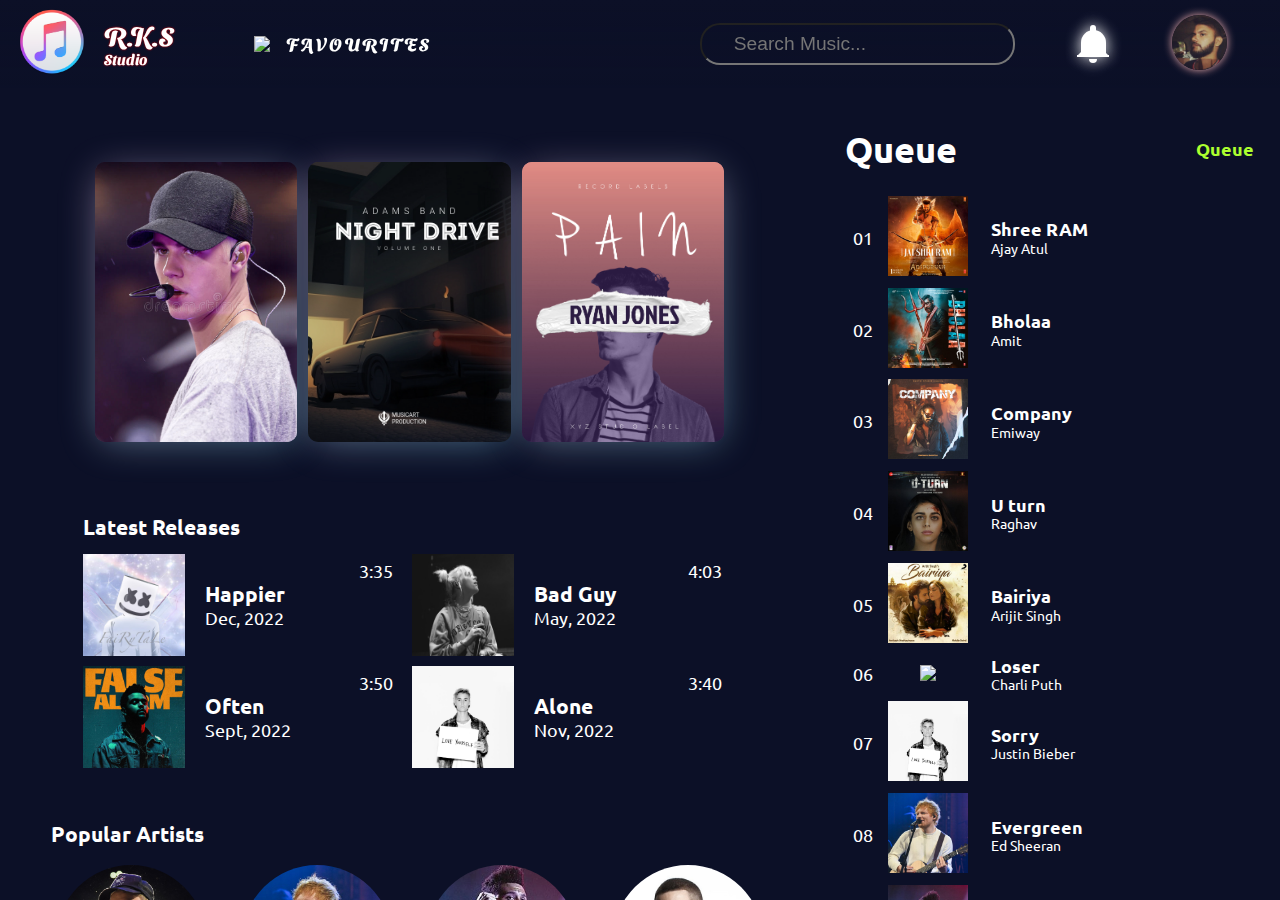
==== commit a9d8d282: "Update index.html" ====
--- a/index.html
+++ b/index.html
@@ -4,7 +4,7 @@
     <meta charset="UTF-8">
     <meta http-equiv="X-UA-Compatible" content="IE=edge">
     <meta name="viewport" content="width=device-width, initial-scale=1.0">
-    <title>R.K.S Studio</title>
+    <title>Echo Verse Studio</title>
     <script src="https://kit.fontawesome.com/43fad9bb16.js" crossorigin="anonymous"></script>
     <link rel="stylesheet" href="assets/css/style.css">
     <link href="https://fonts.googleapis.com/css?family=Lora|Ubuntu: 300,400,700&display=swap" rel="stylesheet">
--- a/assets/css/style.css
+++ b/assets/css/style.css
@@ -0,0 +1,1652 @@
+/* ------------Google Fonts------------ */
+@import url("https://fonts.googleapis.com/css2?family=Lobster&display=swap");
+@import url("https://fonts.googleapis.com/css2?family=Sansita+Swashed:wght@300&display=swap");
+@import url('https://fonts.googleapis.com/css?family=Josefin+Sans&display=swap');
+
+
+* {
+    margin: 0;
+    padding: 0;
+}
+
+html {
+    line-height: 1.2;
+    box-sizing: border-box;
+}  
+
+*,
+*::after,
+*::before {
+    box-sizing: inherit;
+}
+
+body::-webkit-scrollbar {
+	display: none;
+}
+
+
+body{
+    position: relative;
+    color: white;
+    font-size: 18px;
+    font-family: 'Ubuntu', sans-serif;
+    background-color: black;
+}
+
+.navbar{
+    position: fixed;
+    top: 0;
+    left: 0;
+    right: 0;
+    bottom: 0;
+    display: flex;
+    justify-content: center;
+    align-items: center;
+    height: 5.5rem;
+    width: 100%;
+    /* max-width: 1500px; */
+    margin: 0 auto;
+    background: linear-gradient(#0C1027 , transparent 35rem);
+    /* background: rgba(12,16,39,0.1);
+    backdrop-filter: blur(2rem); */
+    z-index: 999999999999999;
+}
+
+.left-nav{
+    width: 45%;
+    display: flex;
+    align-items: center;
+}
+
+/* ----Music Logo------ */
+
+.left-nav .music-logo img{
+    margin-left: 1rem;
+    width: 4.5rem;
+    cursor: pointer;
+    border-radius: 50%;
+    transition: box-shadow 0.3s linear, border 0.3s linear;
+    animation: rotate 5s linear infinite;
+}
+
+
+@keyframes rotate {
+	0% {
+		transform: rotate(-360deg);
+	}
+}
+/* ------------------ */
+
+/* -----Name-------- */
+
+.left-nav .name{
+    margin: 0 1rem;
+    padding: 0;
+    font-family: "Sansita Swashed", cursive;
+    animation: scale 0.8s cubic-bezier(0.86, 0, 0.07, 1) infinite;
+    text-shadow: 0px 0px 2px red;
+}
+
+@keyframes scale {
+	0% {
+		transform: scale(1.2);
+	}
+}
+/* -------------------------- */
+
+
+/* ----------Favourite------ */
+
+.left-nav .fav{
+    display: flex;
+    align-items: center;
+    margin-left: 4rem;
+    gap: 2px;
+    letter-spacing: 2px;
+    font-family: "Sansita Swashed", sans-serif;
+    cursor: pointer; 
+}
+
+.left-nav .fav img{
+    width: 30px;
+    cursor: pointer;
+}
+
+.left-nav .fav img, h4:hover{
+    animation: fade 1s ease-in-out infinite alternate;
+}
+
+
+
+
+/* --------Right Nav-------- */
+
+.right-nav{
+    width: 55%;
+    display: flex;
+    margin-left: 8rem;
+    justify-content: space-evenly;
+    align-items: center;
+}
+
+
+/* ---------Search-Bar---------- */
+
+#search-bar {
+    position: relative;
+    /* margin-left: 5rem; */
+}
+
+#search-bar::before{
+    content: '';
+    position: absolute;
+    width: 100%;
+    height: 100%;
+    /* backdrop-filter: blur(5px); */
+    z-index: -1;
+}
+  
+#search-input {
+    background: none;
+    outline: none;
+    color: white;
+    line-height: 2rem;
+    border-radius: 20px;
+    padding: 0.2rem 2rem;
+    font-size: 1.2rem;
+}
+  
+#search-icon {
+    position: absolute;
+    top: 0;
+    left: 0;
+    margin-top: 0.8rem;
+    padding: 0px 0.5rem;
+}
+  
+#mic-icon {
+    position: absolute;
+    top: 0;
+    right: 0;
+    margin-top: 0.8rem;
+    padding: 0px 0.5rem;
+}
+
+
+/* ------Bell------------- */
+
+.notification-box {
+    /* position: fixed; */
+    z-index: 99;
+    /* top: 30px;
+    right: 30px; */
+    width: 50px;
+    text-align: center;
+    cursor: pointer;
+}
+
+.notification-bell {
+    animation: bell 1s 1s both infinite;
+}
+
+.notification-bell * {
+    display: block;
+    margin: 0 auto;
+    background-color: #fff;
+    box-shadow: 0px 0px 15px #fff;
+}
+
+.bell-top {
+    width: 6px;
+    height: 6px;
+    border-radius: 3px 3px 0 0;
+}
+
+.bell-middle {
+    width: 25px;
+    height: 25px;
+    margin-top: -1px;
+    border-radius: 12.5px 12.5px 0 0;
+}
+
+.bell-bottom {
+    position: relative;
+    z-index: 0;
+    width: 32px;
+    height: 2px;
+}
+
+.bell-bottom::before,
+.bell-bottom::after {
+    content: '';
+    position: absolute;
+    top: -4px;
+}
+
+.bell-bottom::before {
+    left: 1px;
+    border-bottom: 4px solid #fff;
+    border-right: 0 solid transparent;
+    border-left: 4px solid transparent;
+}
+
+.bell-bottom::after {
+    right: 1px;
+    border-bottom: 4px solid #fff;
+    border-right: 4px solid transparent;
+    border-left: 0 solid transparent;
+}
+
+.bell-rad {
+    width: 8px;
+    height: 4px;
+    margin-top: 2px;
+    border-radius: 0 0 4px 4px;
+    animation: rad 1s 2s both infinite;
+}
+
+@keyframes bell {
+    0% { transform: rotate(0); }
+    10% { transform: rotate(30deg); }
+    20% { transform: rotate(0); }
+    80% { transform: rotate(0); }
+    90% { transform: rotate(-30deg); }
+    100% { transform: rotate(0); }
+}
+
+@keyframes rad {
+    0% { transform: translateX(0); }
+    10% { transform: translateX(6px); }
+    20% { transform: translateX(0); }
+    80% { transform: translateX(0); }
+    90% { transform: translateX(-6px); }
+    100% { transform: translateX(0); }
+}
+
+@keyframes zoom {
+    0% { opacity: 0; transform: scale(0); }
+    10% { opacity: 1; transform: scale(1); }
+    50% { opacity: 1; }
+    51% { opacity: 0; }
+    100% { opacity: 0; }
+}
+
+/* ------Profile--------- */
+
+.right-nav .profile-picture img{
+    width: 55px;
+    border-radius: 50%;
+    box-shadow: 0px 0px 8px #f3b2b2;
+    transition: all 0.2s ease-in-out;
+}  
+
+.right-nav .profile-picture img:hover{
+    box-shadow: 0px 0px 15px #fff;
+}
+
+/* ----- Dropdown-Menu -------- */
+
+.bars{
+    color: white;
+    margin: 0;
+    margin-right: 5%;
+    display: none;
+}
+
+.bars i {
+    font-size: 2rem;
+}
+
+.dropdown-list{
+    margin: 0;
+    display: none;
+    border: 1px solid red;
+    border-radius: 20px;
+    box-shadow: 0px 4px 8px 1px transparent !important;
+    backdrop-filter: blur(2rem);
+}
+
+.dropdown-list ul{
+    margin: 0.2rem 0.2rem;
+    padding: 0px 0.8rem;
+    line-height: 2rem;
+}
+
+.dropdown-menu:hover .dropdown-list{
+    display: block;
+    position: absolute;
+    right: 3%;
+}
+
+.dropdown-list li{
+    margin: 0.4rem 0px;
+}
+
+.no-list-style{
+    list-style: none;
+}
+
+.no-list-style li {
+    font-weight: 100;
+    font-size: 0.9rem;
+    text-align: center;
+}
+
+.no-list-style li a{
+    list-style: none;
+    color: white;
+    text-decoration: none;
+}
+
+.nav-menu li a {
+    text-align: center;
+    transition: color 0.5s, border-bottom 4s;
+}
+
+.nav-menu li a:hover {
+    color: rgb(246, 208, 208);
+    border-bottom: 1px solid black;
+}
+
+/* ---Nav Media Query */
+
+
+@media only screen and (max-width: 1100px) {
+    .left-nav{
+        width: 45%;
+    }
+
+    .right-nav{
+        width: 55%;
+        margin-right: 1rem;
+        gap: 0.5rem;
+    }
+
+    .left-nav .fav{
+        font-size: 0;
+    }
+
+    .left-nav .fav img{
+        margin-left: -2rem;
+    }
+
+    .search-bar {
+		width: 30%;
+	}
+	input {
+		font-size: 11px !important;
+	}
+}
+
+@media only screen and (max-width: 900px) {
+    .left-nav{
+        width: 20%;
+    }
+
+    .right-nav{
+        width: 80%;
+        gap: 1rem;
+    }
+}
+
+@media only screen and (max-width: 790px) {
+    .navbar{
+        padding: 0 1rem;
+        display: flex;
+        justify-content: space-between;
+    }
+
+    .dropdown-menu{
+        display: flex;
+        gap: 5rem;
+    }
+
+    .bars {
+        display: block;
+    }
+
+    #search-bar{
+        display: block;
+    }
+    
+    .right-nav {
+        display: none;
+    }
+
+    .left-nav .fav{
+        display: none;
+    }
+}
+
+/* ------------------------------- */
+
+
+
+/* ------------Main Section----------- */
+main {
+	width: 100%;
+	/* padding: 0% 3%; */
+	box-sizing: border-box;
+	display: flex;
+	flex-direction: row;
+	justify-content: space-around;
+	transition: all ease-in-out 1s;
+}
+
+
+.section{
+    /* width: 90%; */
+    /* max-width: 1500px; */
+    margin: 0 auto;
+    background-color: #0C1027;
+	overflow: hidden;
+}
+
+/* -------Left Section--------- */
+
+.left-section{
+    padding: 2%;
+    height: 100vh;
+    width: 60%;
+    /* margin-left: -35rem; */
+    display: inline-block;
+    overflow: scroll;
+    /* overflow-x: hidden;
+    overflow-y: hidden; */
+    -ms-overflow-style: none;
+    scrollbar-width: none;  
+}
+
+.left-section::-webkit-scrollbar {
+    display: none;
+  }
+
+/* --------Carousel--------------- */
+
+.carousel {
+    margin: 8rem auto 0 auto;
+    display: flex;
+    justify-content: space-between;
+	width: 90%;
+	transform-style: preserve-3d;
+	perspective: 1000px;
+	z-index: 5;
+}
+
+.carousel .image {
+	min-height: 280px;
+	max-width: 265px;
+    margin: 0.5rem;
+	background-position: center;
+	background-repeat: no-repeat;
+	background-size: cover;
+	flex: 0 1 33%;
+	border-radius: 10px;
+	transition: all 1s ease-in-out, transform 0.3s ease-in-out,
+		box-shadow 0.3s ease-in-out;
+}
+
+.box:before {
+    content: "";
+    z-index: -1;
+    position: absolute;
+    top: 0;
+    right: 0;
+    bottom: 0;
+    left: 0;
+    background: linear-gradient(-45deg, #72ddf7 0%, #fdc5f5 100% );
+    transform: translate3d(0px, 5px, 0) scale(0.95);
+    filter: blur(20px);
+    opacity: 0.5;
+    transition: opacity 0.3s;
+    border-radius: inherit;
+}
+
+.box::after {
+    content: "";
+    z-index: -1;
+    position: absolute;
+    top: 0;
+    right: 0;
+    bottom: 0;
+    left: 0;
+    background: inherit;
+    border-radius: inherit;
+}
+
+.carousel .image:nth-child(1) {
+	background-image: url("../image/carousel11.jpg");
+	z-index: 1;
+	filter: saturate(0.75);
+}
+.carousel .image:nth-child(2) {
+	background-image: url("../image/carousel2.jpg");
+	margin-left: 0.5%;
+	z-index: 2;
+	filter: saturate(0.8);
+}
+.carousel .image:nth-child(3) {
+	background-image: url("../image/carousel3.jpg");
+	margin-left: 0.5%;
+	z-index: 3;
+	filter: saturate(0.7);
+}
+.carousel .image:hover {
+	transform: scale(1.1);
+	cursor: pointer;
+	z-index: 10;
+}
+
+@media only screen and (max-width: 600px) {
+    .carousel .image {
+        min-height: 180px;
+        max-width: 120px;
+    }
+}
+
+/* ------------------------------------- */
+
+
+
+/* ------Latest Release----------- */
+
+.latest-releases{
+    width: 90%;
+    margin-top: 4rem;
+    margin-left: 2rem;
+    /* border: 1px solid white; */
+}
+
+.latest-release-content{
+    margin: 10px 0 0 0;
+    display: flex;
+	flex-direction: row;
+	flex-wrap: wrap;
+	justify-content: space-between;
+}
+
+/* -----Cards------ */
+
+.latest-release-content > div {
+	/* border:1px solid white; */
+	height: auto;
+	width: 49%;
+	margin: 5px 0px;
+}
+
+.card {
+	display: flex;
+	flex-direction: row;
+    flex-wrap: wrap-reverse;
+    /* align-items: center; */
+	transition: box-shadow ease-in-out 0.1s;
+}
+
+.card:hover {
+	box-shadow: 0px 0px 2px 1px white;
+}
+
+.card img {
+    position: relative;
+    max-width: 102px;
+	z-index: 1;
+}
+
+
+@media only screen and (max-width: 900px) {
+    .left-section{
+        width: 100%;
+    }
+
+    .font{
+        text-align: center;
+    }
+
+    .latest-releases{
+        width: 100%;
+        margin-left: 0;
+    }
+
+    .latest-release-content{
+        display: flex;
+        flex-direction: column;
+        align-items: center;
+    }
+
+    .latest-release-content > div {
+        width: 90%;
+    }
+}
+
+/* ---------Song Discription----------- */
+
+.song-disciption{
+    margin: auto 5%;
+}
+
+/* --------------------------------------------- */
+
+.play-button {
+    /* display: flex; */
+	width: 100px;
+	position: initial;
+    margin-left: -6rem;
+	font-size: 5rem;
+	text-align: center;
+	z-index: 5;
+	transition: all ease-in-out 0.1s;
+}
+
+.play-button a {
+    color: transparent;
+}
+
+.play-button a:hover {
+	color: rgba(25, 5, 5, 0.5);
+}
+
+/* -----Play-Bar-Button----- */
+
+button {
+    background: none;
+    border: 0;
+    box-sizing: border-box;
+    color: transparent;
+    cursor: pointer;
+    font-family: 'Josefin Sans', sans-serif;
+    font-size: 18px;
+    right: -3.2rem;
+    letter-spacing: 1px;
+    line-height: 15px;
+    outline: none;
+    overflow: hidden;
+    padding: 4px 0 0;
+    position: absolute;
+    text-transform: uppercase;
+    top: 0.5rem;
+    transform: translate(-50%, -50%);
+    transition: all 0.2s ease-in;
+    width: 100px;
+}
+  
+button::before,
+button::after {
+    background-color: white;
+    content: '';
+    display: block;
+    height: 3px;
+    left: 0;
+    position: absolute;
+    /* transform-origin: center left; */
+    transition: all 0.2s ease-in;
+    width: 141.4214px;
+    z-index: -1;
+}
+  
+button::before {
+    top: 0;
+    transform: rotate(45deg);
+}
+  
+button::after {
+    bottom: 0;
+    transform: rotate(-45deg);
+}
+  
+button:hover {
+    color: #8A2387;
+}
+  
+button:hover::before,
+button:hover::after {
+    height: 50px;
+    transform: rotate(0deg);
+}
+
+/* -----Play-Bars 1----- */
+
+#play-bar1{
+    height: 0;
+    width: 0;
+    position: fixed;
+    bottom: 0;
+    overflow: hidden;
+    transition: all 1s ease-in-out;
+}
+
+/* <--#1E1E1E --> */
+#play-bar1:target{
+    height: auto;
+    width: 90%;
+    bottom: 0;
+    border-top: 3px solid red;
+    box-shadow: 0px 4px 8px 1px transparent;
+    backdrop-filter: blur(1rem);
+    border-radius: 10px 10px 0 0; 
+    z-index: 10;
+}
+
+
+/* -----Play-Bars 2----- */
+
+#play-bar2{
+    height: 0;
+    width: 0;
+    position: fixed;
+    bottom: 0;
+    overflow: hidden;
+    transition: all 1s ease-in-out;
+}
+
+/* <--#1E1E1E --> */
+#play-bar2:target{
+    height: auto;
+    width: 90%;
+    left: 5%;
+    bottom: 0;
+    border-top: 3px solid red;
+    box-shadow: 0px 4px 8px 1px transparent;
+    backdrop-filter: blur(1rem);
+    border-radius: 10px 10px 0 0; 
+    z-index: 10;
+}
+
+/* -----Play-Bars 3----- */
+
+#play-bar3{
+    height: 0;
+    width: 0;
+    position: fixed;
+    bottom: 0;
+    overflow: hidden;
+    transition: all 1s ease-in-out;
+}
+
+/* <--#1E1E1E --> */
+#play-bar3:target{
+    height: auto;
+    width: 90%;
+    bottom: 0;
+    border-top: 3px solid red;
+    box-shadow: 0px 4px 8px 1px transparent;
+    backdrop-filter: blur(1rem);
+    border-radius: 10px 10px 0 0; 
+    z-index: 10;
+}
+
+/* -----Play-Bars 4----- */
+
+#play-bar4{
+    height: 0;
+    width: 0;
+    position: fixed;
+    bottom: 0;
+    overflow: hidden;
+    transition: all 1s ease-in-out;
+}
+
+/* <--#1E1E1E --> */
+#play-bar4:target{
+    height: auto;
+    width: 90%;
+    left: 5%;
+    bottom: 0;
+    border-top: 3px solid red;
+    box-shadow: 0px 4px 8px 1px transparent;
+    backdrop-filter: blur(1rem);
+    border-radius: 10px 10px 0 0; 
+    z-index: 10;
+}
+
+/* ---PlayBar Content--- */
+
+.play-bar-content{
+    /* border: 2px solid black; */
+    /* height: vh; */
+    width: 95%;
+    margin: 0 auto;
+    display: flex;
+	flex-direction: row;
+	justify-content: space-between;
+	align-content: center;
+	flex-wrap: nowrap;
+    box-sizing: border-box;
+}
+
+.active-song-description {
+	/* border:1px solid white; */
+	height: 90%;
+	width: 25%;
+	display: flex;
+	flex-direction: row;
+	justify-content: space-around;
+	align-items: center;
+}
+
+#song-image {
+	width: 60px;
+	min-width: 50px;
+}
+
+#song-image img {
+    border-radius: 10px;
+    margin-top: 12px;
+	width: 100%;
+}
+
+
+.heart-and-ban-icon {
+    height: 100%;
+	padding-top: 4%;
+    cursor: pointer;
+}
+
+.song-desc {
+    margin-right: 1%;
+	margin-left: 1%;
+}
+
+.song-desc div:nth-child(1) {
+    font-size: 14px;
+}
+
+.song-desc div:nth-child(2) {
+    font-size: 12px;
+}
+
+.player {
+    width: 45%;
+	display: flex;
+	flex-direction: column;
+	align-items: center;
+	justify-content: center;
+	flex-wrap: nowrap;
+}
+
+.controls {
+    width: 40%;
+	display: flex;
+	flex-direction: row;
+	justify-content: space-evenly;
+	align-items: center;
+	font-size: 20px;
+    gap: 15%;
+    cursor: pointer;
+}
+
+#slider {
+    width: 100%;
+	font-size: 12px;
+	display: flex;
+	flex-direction: row;
+	flex-wrap: nowrap;
+	align-items: center;
+	justify-content: center;
+	margin-top: 5px;
+}
+
+.slidecontainer {
+    width: 100%;
+}
+
+.slider {
+    width: 100%;
+	height: 5px;
+	background: #d3d3d3;
+	outline: none;
+	opacity: 0.5;
+	-webkit-transition: 0.2s;
+	transition: opacity 0.2s;
+}
+
+.slider:hover {
+    opacity: 1;
+}
+
+.slider::-webkit-slider-thumb {
+    -webkit-appearance: none;
+	appearance: none;
+	width: 17px;
+	height: 17px;
+	border-radius: 50%;
+	background: #007bff;
+	cursor: pointer;
+}
+
+.slider::-moz-range-thumb {
+    width: 25px;
+	height: 25px;
+	background: #4caf50;
+	cursor: pointer;
+}
+
+.extras {
+    width: 20%;
+	display: flex;
+	flex-direction: row;
+	justify-content: space-around;
+	align-items: center;
+    cursor: pointer;
+}
+
+@media only screen and (max-width: 950px) {
+    .fa-heart{
+        display: none;
+    }
+    
+    .fa-list-ul{
+        display: none;
+    }
+    
+    .fa-laptop{
+        display: none;
+    }
+    
+    .fa-expand-alt{
+        display: none;
+    }
+    
+    .controls{
+        gap: 10%;
+    }
+
+    .fa-volume-up{
+        font-size: 1.5vh;
+        margin-top: 10px;
+    }
+}
+
+@media only screen and (max-width: 500px){
+    #song-image img {
+        display: none;
+    }
+    .song-desc{
+        margin-left: -3rem;
+    }
+    .player{
+        width: 50%;
+    }
+}
+
+/* --------------------------------- */
+
+.options {
+	position: relative;
+	display: flex;
+	flex-direction: column;
+	flex-wrap: wrap;
+	text-align: end;
+	margin-left: auto;
+	margin-right: 2%;
+    margin-top: 2%;
+}
+
+.time{
+    text-align: right;
+}
+
+@media only screen and (min-width:901px) and (max-width:1074px) {
+    .options{
+        display: none;
+    }
+}
+
+.latest-release-dropdown {
+	position: absolute;
+	display: flex;
+	flex-direction: column;
+	opacity: 0;
+	width: 0px;
+	height: 0px;
+	top: 20px;
+	right: 0px;
+	overflow: hidden;
+	z-index: 2;
+	border-radius: 5px;
+    border: 1px solid red;
+    box-shadow: 0px 4px 8px 1px transparent;
+    backdrop-filter: blur(1rem);
+	transition: all ease-in-out 0.3s;
+}
+
+.fa-ellipsis-h {
+	cursor: pointer;
+}
+
+input[type="checkbox"] {
+	display: none;
+}
+
+input[type="checkbox"]:checked ~ .latest-release-dropdown {
+	width: max-content;
+	height: auto;
+	opacity: 1;
+	padding: 5px;
+}
+
+.drop-item p {
+	text-align: start;
+}
+/* ---------------------------------- */
+
+
+
+/* --------Popular Artist---------- */
+
+.popular-artists {
+    margin-top: 3rem;
+	width: 100%;
+}
+
+.popular-artists .artist-showcase {
+	width: 100%;
+    display: flex;
+    justify-content: space-between;
+	flex-wrap: wrap;
+	min-height: 150px;
+	padding-top: 2%;
+}
+
+.popular-artists .artist-showcase .artist {
+    text-align: center;
+	flex: 0 1 15%;
+	transition: all 0.3s ease-in-out;
+	min-height: 150px;
+}
+
+.popular-artists .artist-showcase .artist .image2 {
+    height: 150px;
+	width: 150px;
+    margin: 0.3rem;
+	border-radius: 50%;
+	background-position: center;
+	background-repeat: no-repeat;
+	background-size: cover;
+	position: relative;
+	overflow: hidden;
+}
+
+.popular-artists .artist-showcase .artist p {
+    margin-top: 0.5rem;
+	color: white;
+}
+
+.popular-artists .artist-showcase .artist .image2 .play {
+	background-color: black;
+	opacity: 0;
+	width: 150px;
+	height: 150px;
+	transition: all 0.3s ease-in;
+	border-radius: 50%;
+    z-index: 999999999;
+}
+
+.popular-artists .artist-showcase .artist .image2 .play i {
+	color: white;
+	background-color: transparent;
+	visibility: hidden;
+	opacity: 1;
+	height: 100%;
+	width: 100%;
+	text-align: center;
+	font-size: 3rem;
+	padding-top: 3rem;
+	padding-left: 8%;
+	cursor: pointer;
+	filter: brightness(200%);
+	transition: all 0.38s linear;
+	border-radius: 50%;
+    z-index: 999999999;
+}
+
+.popular-artists .artist-showcase .artist .image2 .play:hover {
+	opacity: 0.6;
+}
+
+.popular-artists .artist-showcase .artist .image2 .play:hover i {
+	visibility: visible;
+    transform: scale(1.05);
+}
+
+.popular-artists .artist-showcase .artist:nth-child(1) .image2 {
+	background-image: url("../image/popular-artist1.jpg");
+}
+.popular-artists .artist-showcase .artist:nth-child(2) .image2 {
+	background-image: url("../image/popular-artist2.jpg");
+}
+.popular-artists .artist-showcase .artist:nth-child(3) .image2 {
+	background-image: url("../image/popular-artist3.jpeg");
+}
+.popular-artists .artist-showcase .artist:nth-child(4) .image2 {
+	background-image: url("../image/popular-artist4.jpg");
+}
+.popular-artists .artist-showcase .artist:nth-child(5) .image2 {
+	background-image: url("../image/popular-artist5.jpg");
+}
+.popular-artists .artist-showcase .artist:nth-child(6) .image2 {
+	background-image: url("../image/popular-artist6.jpg");
+}
+
+/* --------------------------------------------------- */
+
+
+/* -----------Music Station----------------- */
+
+.music-themes {
+    width: 100%;
+	position: relative;
+	margin-top: 4rem;
+    padding: 5px 2rem;
+	background-color: #141B41;
+	display: flex;
+	flex-wrap: wrap;
+    align-items: center;
+    justify-content: center;
+	box-sizing: border-box;
+    border-radius: 10px;
+    box-shadow: 0px 1px 2px #0C1027;
+}
+
+.stations{
+    /* border: 1px solid white; */
+    margin-bottom: 5px;
+    /* width: 25%; */
+}
+
+#div1 {
+    display: flex;
+    align-items: center;
+    justify-content: center;
+	width: auto;
+    z-index: 1;
+    /* border: 1px solid white; */
+}
+
+#div2 {
+	position: relative;
+    z-index: 2;
+}
+
+.music-themes #div1 img {
+	width: 10rem;
+    z-index: 1;
+    /* border-radius: 50%; */
+}
+
+.fa-solid{
+    position: absolute;
+    right: 2.2rem;
+    bottom: -2.9rem;
+    font-size: 85px;
+    border: 1px solid olivedrab;
+    border-radius: 50%;
+}
+  
+i.fa-circle-play {
+    background: linear-gradient(90deg, green, yellow, red, blue);
+    background-size: 200% 200%;
+    animation: gradient 3s ease infinite;
+    color: transparent;
+    -webkit-background-clip: text;
+    background-clip: text;
+    -webkit-text-fill-color: transparent;
+}
+  
+@keyframes gradient {
+    0% {
+      background-position: 0% 50%;
+    }
+    50% {
+      background-position: 100% 50%;
+    }
+    100% {
+      background-position: 0% 50%;
+    }
+}
+
+.station-name{
+    position: absolute;
+    top: 2.2rem;
+    right: 0;
+    bottom: 0;
+    left: -8.6rem;
+    z-index: 5;
+    font-weight: 700;
+    letter-spacing: 2.5px; 
+    font-size: 25px;
+}
+
+.theme-main {
+    width: 100%;
+	display: flex;
+	flex-direction: row;
+	flex-wrap: wrap;
+	justify-content: space-evenly;
+    align-items: center;
+}
+
+.theme-content {
+	margin: 5px 0.8rem;
+	text-align: center;
+    border: 1px solid white;
+    border-radius: 10px;
+	background: linear-gradient(-45deg, #022730 0%, #fdc5f5 100% );
+}
+
+
+.theme-content img{
+    width: 5rem;
+    border-radius: inherit;
+}
+
+.theme-content p {
+    letter-spacing: 2px;
+    font-weight: 650;
+	font-size: 1rem;
+}
+/* ------------------------------- */
+
+
+/* ------Music Mood------------ */
+
+.music-themes-2 {
+    margin-top: 3rem;
+    margin-bottom: 3rem;
+	position: relative;
+	/* height: auto; */
+	width: 100%;
+	box-sizing: border-box;
+	display: flex;
+	flex-direction: row;
+	flex-wrap: wrap;
+	justify-content: center;
+	align-items: center;
+}
+
+.outer-div {
+	width: 19rem;
+	height: 10rem;
+	overflow: hidden;
+	min-width: 123px;
+	min-height: 82px;
+	margin:5px;
+	cursor: pointer;
+}
+
+.inner-div {
+	width: 100%;
+	height: 100%;
+	background-color: black;
+	background-position: center;
+	background-size: cover;
+	transition: all ease-in-out 0.3s;
+}
+
+.music-themes-2 .outer-div:nth-child(1) .inner-div {
+	background-image: url("../image/party.jpg");
+}
+
+.music-themes-2 .outer-div:nth-child(2) .inner-div {
+	background-image: url("../image/electronic.jpg");
+}
+
+.music-themes-2 .outer-div:nth-child(3) .inner-div {
+	background-image: url("../image/roadtrip.jpg");
+}
+
+.outer-div:hover .inner-div {
+	transform: scale(1.3);
+}
+
+.outer-div .inner-div span {
+	transform: scale(1);
+	transition: all ease-in-out 0.3s;
+}
+.outer-div:hover .inner-div span {
+	transform: scale(0.75);
+}
+.inner-div::before {
+	content: "";
+	display: none;
+	height: 100%;
+	width: 100%;
+	position: absolute;
+	top: 0;
+	left: 0;
+	transition: 0.3s;
+}
+
+.inner-div {
+	display: flex;
+	flex-direction: row;
+	justify-content: center;
+	align-items: center;
+}
+
+.outer-div .inner-div span {
+	color: white;
+    font-weight: 650;
+	font-size: 2rem;
+}
+
+.linear-wipe {
+    text-align: center;
+    background: linear-gradient(to right, #FFF 20%, #FF0 40%, #FF0 60%, #FFF 80%);
+    background-size: 200% auto;
+    color: #000;
+    background-clip: text;
+    -webkit-background-clip: text;
+    -webkit-text-fill-color: transparent;
+    animation: shine 3s linear infinite;
+}
+
+@keyframes shine {
+    to {
+      background-position: 200% center;
+    }
+}
+/* --------------------------------- */
+
+
+/* -------Latest Songs--------- */
+
+.language {
+	position: relative;
+	width: 100%;
+	box-sizing: border-box;
+	margin: 1rem 10px;
+}
+
+.language-content {
+    width: 90%;
+	display: flex;
+	flex-direction: row;
+	justify-content: space-between;
+	align-items: center;
+	flex-wrap: wrap;
+	padding: 0 0 0 10px;
+}
+
+.language-content div img {
+	width: 6.5rem;
+	min-width: 60px;
+    border-radius: 10px 10px 0 0;
+	transition: box-shadow ease-in-out 0.1s;
+}
+
+.language-content div {
+	margin: 1rem 8px;
+    box-shadow: 0 0px 5px 2px rgba(255, 255, 255, 0.2);
+	transition: all 0.3s ease-in-out;
+	border-radius: 5px;
+}
+
+.language-content div:hover {
+	box-shadow: 0px 0px 5px 3px rgba(255, 255, 255, 0.5);
+	cursor: pointer;
+}
+
+/* properties for release date and name of the song */
+.language-content div p:nth-child(2n) {
+	width: 100%;
+	word-wrap: break-word;
+}
+.language-content div p:nth-child(2n + 1) {
+	font-size: 12px;
+	font-weight: lighter;
+}
+
+
+/* -----------Aside Section---------- */
+
+.aside-section{
+    height: 100vh;
+    width: 32%;
+    /* border: 2px solid white; */
+}
+
+/* -----Queue Bar--------- */
+
+.heading {
+    margin: 8rem 0 5% 0;
+    width: 100%;
+	display: flex;
+    justify-content: space-between;
+    align-items: center;
+}
+
+.heading h4 a {
+	text-decoration: none;
+	color: greenyellow;
+}
+
+.queue-options {
+	position: fixed;
+    overflow: hidden;
+	border: 1px solid red;
+    border-radius: 20px;
+    box-shadow: 0px 4px 8px 1px transparent;
+    backdrop-filter: blur(1rem);
+	/* width: auto; */
+	display: flex;
+	flex-direction: column;
+    align-items: center;
+	padding: 0.5rem;
+	box-sizing: border-box;
+	overflow: hidden;
+	z-index: 99; /* to cover the heart icon */
+	opacity: 0;
+	transform: scale(1);
+	transition: all ease-in-out 0.25s;
+}
+
+#queue-option-box:target {
+    overflow: hidden;
+    margin: 0.5rem 0 0 -3rem;
+	opacity: 1;
+	transform: scale(1);
+}
+
+.queue-options p {
+    line-height: 2rem;
+    font-size: 15px;
+	text-align: center;
+}
+
+.queue-options p a {
+	text-decoration: none;
+}
+
+hr {
+	width: 90%;
+}
+
+
+@media only screen and (max-width: 900px) {
+    .aside-section{
+        display: none;
+    }
+}
+
+
+/* ------Queue Content------ */
+
+.playlist-content {
+	width: 100%;
+	height: 90vh;
+    /* margin-top: 12%; */
+	display: flex;
+	flex-direction: column;
+	overflow: scroll;
+	cursor: pointer;
+}
+
+
+.playlist-content::-webkit-scrollbar {
+	display: none;
+}
+
+.playlist-item {
+	width: 100%;
+	padding: 0px 2%;
+	box-sizing: border-box;
+	margin: 1% 0;
+	transition: all ease-in-out 0.3s;
+    display: flex;
+    flex-direction: row;
+    justify-content: space-between;
+    align-items: center;
+}
+
+.left-content {
+	display: flex;
+	height: 100%;
+	width: 70%;
+	flex-direction: row;
+	flex-wrap: no-wrap;
+	justify-content: space-between;
+	align-items: center;
+}
+
+.left-content p{
+    font-size: 14px;
+}
+
+.left-content > div:nth-child(3) {
+	margin-left: 12px;
+	width: 50%;
+	word-wrap: break-word;
+}
+
+.right-content {
+	width: 20px;
+	color: white;
+	font-size: 20px;
+}
+
+.right-content i {
+	transition: all ease-in-out 0.1s;
+}
+
+.right-content i:hover {
+	color: red;
+}
+
+
+@keyframes glowing-heart {
+	0% {
+		color: yellow;
+	}
+	50% {
+		color: orangered;
+	}
+	100% {
+		color: red;
+	}
+}
+
+.playlist-item:hover .fa-heart {
+	animation-name: glowing-heart;
+	animation-iteration-count: infinite;
+	animation-direction: alternate;
+	animation-duration: 1s;
+}
+
+.playlist-item:hover {
+	background-color: rgba(255, 255, 255, 0.1);
+}
+
+.playlist-item img {
+	width: 80px;
+}
+
+/* -----Queue Bar-------- */
+
+.play-button2 {
+    display: inline-block;
+	width: 100%;
+	position: fixed;
+    margin: 5.5rem -1.5rem 0 0;
+    right: 0;
+	font-size: 2rem;
+	text-align: center;
+	z-index: 5;
+	transition: all ease-in-out 0.1s;
+    border: none !important;
+}
+
+.play-button2 a {
+    color: white;
+}
+
+.fa-rectangle-list{
+    color: white;
+    font-size: 2rem;
+}
+
+
+#play-bar5{
+    height: 0;
+    width: 0;
+    position: fixed;
+    top: 8rem;
+    right: 5rem;
+    overflow: hidden;
+    transition: all 1s ease-in-out;
+}
+
+/* <--#1E1E1E --> */
+#play-bar5:target{
+    height: 70%;
+    width: 80%;
+    top: 9rem;
+    right: 5%;
+    border: 1px solid red;
+    box-shadow: 0px 4px 8px 1px transparent;
+    backdrop-filter: blur(0.5rem);
+    border-radius: 10px 0 10px 10px; 
+    z-index: 10;
+    overflow: auto;
+}
+
+#play-bar5:target::-webkit-scrollbar {
+    display: none;
+  }
+
+.queue-list{
+    font-family: "Sansita Swashed", cursive;
+    letter-spacing: 1px;
+    margin-top: 2rem;
+    text-align: center;
+}
+
+.mt{
+    width: 100%;
+    margin-left: 1rem;
+    margin-top: 1rem;
+}
+
+@media only screen and (min-width: 900px){
+    .play-button2{
+        display: none;
+    }
+
+    #play-bar5:target{
+        display: none;
+    }
+}
+
+@media only screen and (max-width: 900px){
+    #play-bar5{
+        display: block;
+    }
+
+    
+    .playlist-item:hover{
+        background-color: transparent;
+    }
+    
+    .left-content{
+        gap: 0.5rem;
+    }
+}
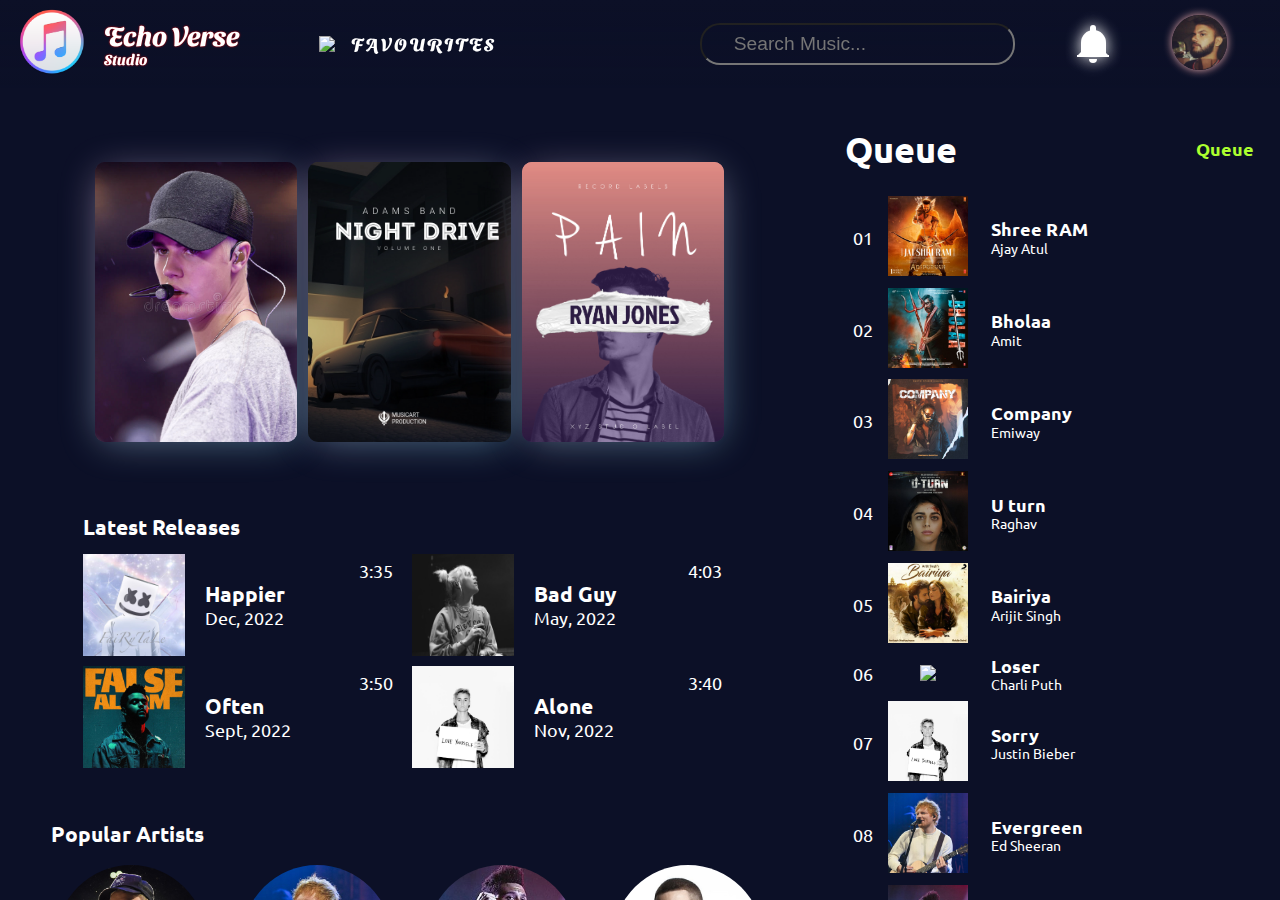
==== commit 3297f73b: "Update index.html" ====
--- a/index.html
+++ b/index.html
@@ -25,7 +25,7 @@
             </div>
             <!-- Brand Name -->
             <div class="name">
-                <h2>R.K.S</h2>
+                <h2>Echo Verse</h2>
                 <h5>Studio</h5>
             </div>
 
